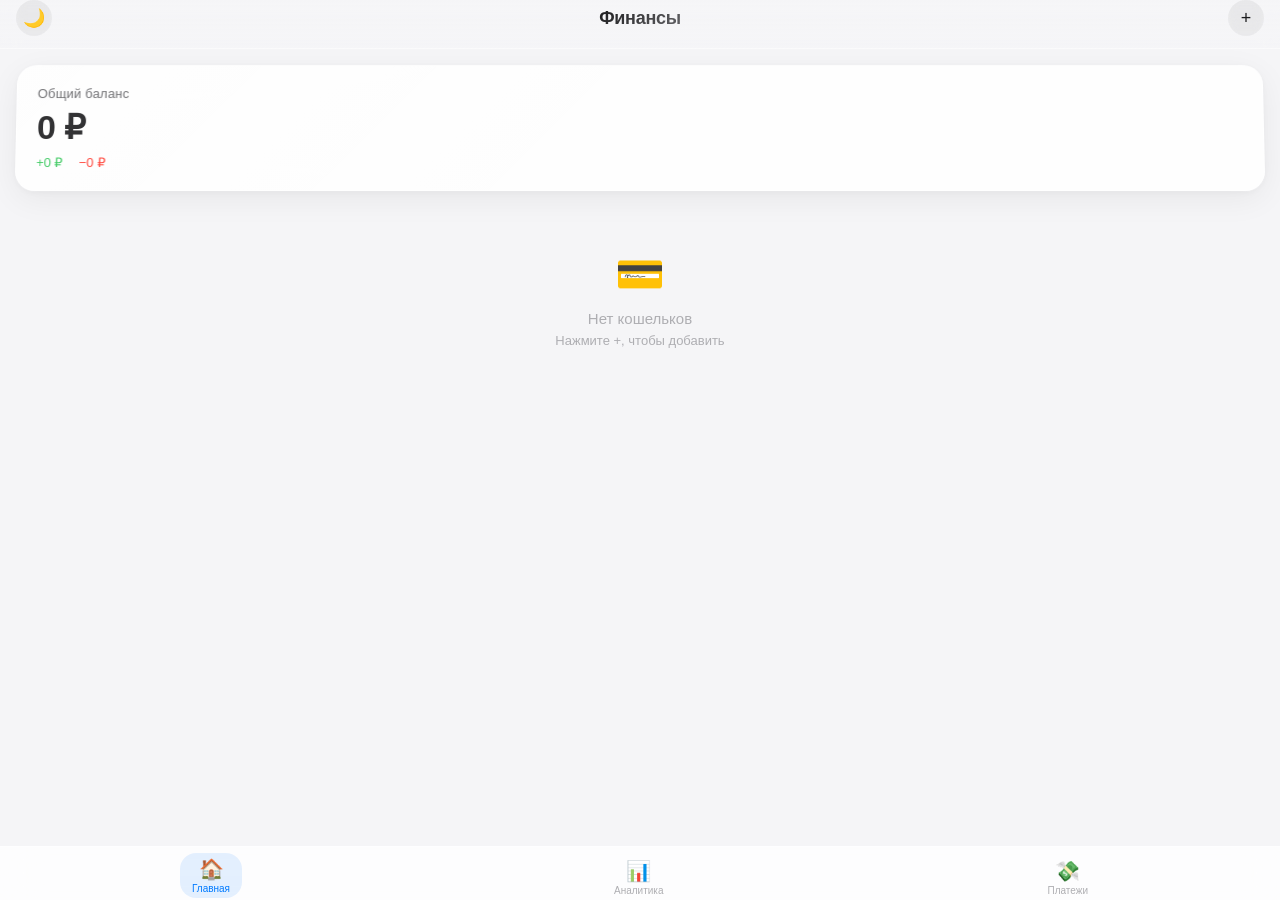
==== index.html @ 372bda6f "Add files via upload" ====
<!DOCTYPE html>
<html lang="ru">

<head>
    <meta charset="UTF-8">
    <meta name="viewport"
        content="width=device-width, initial-scale=1.0, maximum-scale=1.0, user-scalable=no, viewport-fit=cover">
    <meta name="apple-mobile-web-app-capable" content="yes">
    <meta name="apple-mobile-web-app-status-bar-style" content="black-translucent">
    <meta name="apple-mobile-web-app-title" content="Финансы">
    <link rel="apple-touch-icon"
        href="[data-uri]">
    <link rel="manifest" href="/manifest.json">
    <title>Финансы</title>
    <link rel="stylesheet" href="/styles.css">
    <style>
        /* Базовые стили для мгновенного отображения */
        body {
            font-family: -apple-system, BlinkMacSystemFont, 'Segoe UI', Roboto, sans-serif;
        }
    </style>
</head>

<body>
    <div id="app">
        <!-- Верхний заголовок -->
        <header class="app-header" style="padding-top: env(safe-area-inset-top);">
            <button id="themeToggle" class="header-btn" aria-label="Сменить тему">🌙</button>
            <h1 class="header-title">Финансы</h1>
            <button id="addWalletBtn" class="header-btn" aria-label="Добавить кошелёк">+</button>
        </header>

        <!-- Основной контент -->
        <main class="main-content" id="mainContent">
            <!-- Карточка общего баланса -->
            <div class="total-card glass-3d" id="totalBalanceCard">
                <div class="total-balance-label">Общий баланс</div>
                <div class="total-balance-amount" id="totalBalanceAmount">0 ₽</div>
                <div class="month-summary" id="monthSummary"></div>
            </div>

            <!-- Список кошельков -->
            <div class="wallets-container" id="walletsContainer">
                <div class="empty-state" id="emptyWallets">
                    <div class="empty-icon">💳</div>
                    <div>Нет кошельков</div>
                    <div class="empty-hint">Нажмите +, чтобы добавить</div>
                </div>
            </div>
        </main>

        <!-- Нижняя навигация -->
        <nav class="tab-bar" style="padding-bottom: env(safe-area-inset-bottom);">
            <a href="/index.html" class="tab-item active" data-tab="home">
                <span class="tab-icon">🏠</span>
                <span class="tab-label">Главная</span>
            </a>
            <a href="/analytics.html" class="tab-item" data-tab="analytics">
                <span class="tab-icon">📊</span>
                <span class="tab-label">Аналитика</span>
            </a>
            <a href="/payments.html" class="tab-item" data-tab="payments">
                <span class="tab-icon">💸</span>
                <span class="tab-label">Платежи</span>
            </a>
        </nav>
    </div>

    <!-- Модальные окна будут добавлены динамически через JS -->
    <script src="/app.js"></script>
</body>

</html>
---- styles.css ----
:root {
    /* Основные цвета */
    --bg-primary: #f5f5f7;
    --bg-secondary: #ffffff;
    --bg-tertiary: #e8e8ed;
    --text-primary: #1c1c1e;
    --text-secondary: #636366;
    --text-tertiary: #aeaeb2;
    --accent-green: #34c759;
    --accent-red: #ff3b30;
    --accent-blue: #007aff;
    --accent-orange: #ff9500;
    --accent-yellow: #ffcc00;
    --accent-purple: #af52de;
    --gradient-header: linear-gradient(180deg, rgba(245, 245, 247, 0.95) 0%, rgba(245, 245, 247, 0.8) 100%);
    --card-bg: rgba(255, 255, 255, 0.85);
    --card-border: rgba(255, 255, 255, 0.5);
    --card-shadow: 0 8px 32px rgba(0, 0, 0, 0.06), 0 2px 8px rgba(0, 0, 0, 0.04);
    --card-shadow-hover: 0 12px 40px rgba(0, 0, 0, 0.1), 0 4px 12px rgba(0, 0, 0, 0.06);
    --glass-bg: rgba(255, 255, 255, 0.7);
    --glass-border: rgba(255, 255, 255, 0.3);
    --glass-blur: blur(20px);
    --tab-bg: rgba(255, 255, 255, 0.8);
    --modal-overlay: rgba(0, 0, 0, 0.4);
    --btn-secondary-bg: rgba(0, 0, 0, 0.05);
    --input-bg: rgba(0, 0, 0, 0.03);
    --input-border: rgba(0, 0, 0, 0.08);
    --danger-bg: rgba(255, 59, 48, 0.1);
    --success-bg: rgba(52, 199, 89, 0.1);
    --wallet-invest: #007aff;
    --wallet-cash: #34c759;
    --wallet-card: #ff9500;
    --wallet-debt-positive: #34c759;
    --wallet-debt-negative: #ff3b30;
}

[data-theme="dark"] {
    --bg-primary: #0a0a0a;
    --bg-secondary: #1c1c1e;
    --bg-tertiary: #2c2c2e;
    --text-primary: #f5f5f7;
    --text-secondary: #aeaeb2;
    --text-tertiary: #636366;
    --gradient-header: linear-gradient(180deg, rgba(10, 10, 10, 0.95) 0%, rgba(10, 10, 10, 0.8) 100%);
    --card-bg: rgba(28, 28, 30, 0.85);
    --card-border: rgba(255, 255, 255, 0.08);
    --card-shadow: 0 8px 32px rgba(0, 0, 0, 0.3), 0 2px 8px rgba(0, 0, 0, 0.2);
    --card-shadow-hover: 0 12px 40px rgba(0, 0, 0, 0.5), 0 4px 12px rgba(0, 0, 0, 0.3);
    --glass-bg: rgba(28, 28, 30, 0.7);
    --glass-border: rgba(255, 255, 255, 0.1);
    --glass-blur: blur(20px);
    --tab-bg: rgba(28, 28, 30, 0.8);
    --modal-overlay: rgba(0, 0, 0, 0.7);
    --btn-secondary-bg: rgba(255, 255, 255, 0.08);
    --input-bg: rgba(255, 255, 255, 0.05);
    --input-border: rgba(255, 255, 255, 0.1);
}

* {
    margin: 0;
    padding: 0;
    box-sizing: border-box;
    -webkit-tap-highlight-color: transparent;
    -webkit-user-select: none;
    user-select: none;
}

html,
body {
    height: 100%;
    overflow: hidden;
    position: fixed;
    width: 100%;
    font-family: -apple-system, BlinkMacSystemFont, 'Segoe UI', Roboto, Helvetica, Arial, sans-serif;
    background-color: var(--bg-primary);
    color: var(--text-primary);
    transition: background-color 0.3s, color 0.3s;
    -webkit-font-smoothing: antialiased;
}

input,
textarea,
select {
    -webkit-user-select: text;
    user-select: text;
}

#app {
    display: flex;
    flex-direction: column;
    height: 100%;
    width: 100%;
    position: relative;
}

/* Шапка */
.app-header {
    display: flex;
    align-items: center;
    justify-content: space-between;
    padding: 12px 16px;
    padding-top: calc(12px + env(safe-area-inset-top));
    background: var(--gradient-header);
    backdrop-filter: blur(10px);
    -webkit-backdrop-filter: blur(10px);
    z-index: 100;
    flex-shrink: 0;
    border-bottom: 0.5px solid var(--card-border);
}

.header-title {
    font-size: 18px;
    font-weight: 600;
    letter-spacing: -0.3px;
    color: var(--text-primary);
    background: linear-gradient(135deg, var(--text-primary) 0%, var(--text-secondary) 100%);
    -webkit-background-clip: text;
    -webkit-text-fill-color: transparent;
    background-clip: text;
}

.header-btn {
    width: 36px;
    height: 36px;
    border-radius: 50%;
    border: none;
    background: var(--btn-secondary-bg);
    color: var(--text-primary);
    font-size: 18px;
    display: flex;
    align-items: center;
    justify-content: center;
    cursor: pointer;
    transition: transform 0.15s, background 0.2s;
    backdrop-filter: blur(5px);
    -webkit-backdrop-filter: blur(5px);
}

.header-btn:active {
    transform: scale(0.92);
    background: var(--input-border);
}

/* Основной контент */
.main-content {
    flex: 1;
    overflow-y: auto;
    -webkit-overflow-scrolling: touch;
    padding: 16px;
    padding-bottom: calc(80px + env(safe-area-inset-bottom));
    scroll-behavior: smooth;
}

/* Итоговая карточка */
.total-card {
    background: var(--card-bg);
    border: 1px solid var(--card-border);
    border-radius: 20px;
    padding: 20px;
    margin-bottom: 20px;
    backdrop-filter: var(--glass-blur);
    -webkit-backdrop-filter: var(--glass-blur);
    box-shadow: var(--card-shadow);
    transform: translateY(0) perspective(1000px) rotateX(2deg);
    transition: transform 0.3s, box-shadow 0.3s;
    position: relative;
    overflow: hidden;
}

.total-card::before {
    content: '';
    position: absolute;
    top: 0;
    left: 0;
    right: 0;
    bottom: 0;
    background: linear-gradient(135deg, rgba(255, 255, 255, 0.1) 0%, rgba(255, 255, 255, 0) 50%);
    border-radius: inherit;
    pointer-events: none;
}

.total-card:active {
    transform: scale(0.98);
}

.total-balance-label {
    font-size: 13px;
    color: var(--text-secondary);
    margin-bottom: 6px;
    font-weight: 500;
    letter-spacing: 0.2px;
}

.total-balance-amount {
    font-size: 34px;
    font-weight: 700;
    letter-spacing: -0.5px;
    background: linear-gradient(135deg, var(--text-primary) 0%, var(--text-secondary) 100%);
    -webkit-background-clip: text;
    -webkit-text-fill-color: transparent;
    background-clip: text;
}

.month-summary {
    margin-top: 8px;
    display: flex;
    gap: 16px;
    font-size: 13px;
    color: var(--text-secondary);
}

/* Список кошельков */
.wallets-container {
    display: flex;
    flex-direction: column;
    gap: 12px;
}

.wallet-card {
    background: var(--card-bg);
    border: 1px solid var(--card-border);
    border-radius: 18px;
    padding: 16px;
    backdrop-filter: var(--glass-blur);
    -webkit-backdrop-filter: var(--glass-blur);
    box-shadow: var(--card-shadow);
    transform: translateY(0) perspective(1000px) rotateX(1deg);
    transition: transform 0.2s, box-shadow 0.2s;
    position: relative;
    overflow: hidden;
    cursor: pointer;
}

.wallet-card:active {
    transform: scale(0.97) perspective(1000px) rotateX(1deg);
    box-shadow: var(--card-shadow-hover);
}

.wallet-card::after {
    content: '';
    position: absolute;
    top: 0;
    left: 0;
    width: 4px;
    height: 100%;
    border-radius: 4px 0 0 4px;
}

.wallet-card.invest::after {
    background: var(--wallet-invest);
}

.wallet-card.cash::after {
    background: var(--wallet-cash);
}

.wallet-card.card::after {
    background: var(--wallet-card);
}

.wallet-card.debt::after {
    background: var(--wallet-debt-positive);
}

.wallet-card.debt.negative::after {
    background: var(--wallet-debt-negative);
}

.wallet-header {
    display: flex;
    align-items: center;
    gap: 10px;
    margin-bottom: 6px;
}

.wallet-icon {
    font-size: 24px;
}

.wallet-name {
    font-weight: 600;
    font-size: 16px;
    flex: 1;
}

.wallet-balance {
    font-size: 20px;
    font-weight: 700;
}

.wallet-detail {
    font-size: 13px;
    color: var(--text-secondary);
    margin-top: 2px;
}

/* Пустое состояние */
.empty-state {
    text-align: center;
    padding: 40px 20px;
    color: var(--text-tertiary);
    font-size: 15px;
}

.empty-icon {
    font-size: 40px;
    margin-bottom: 12px;
}

.empty-hint {
    font-size: 13px;
    margin-top: 6px;
}

/* Таббар */
.tab-bar {
    position: fixed;
    bottom: 0;
    left: 0;
    right: 0;
    background: var(--tab-bg);
    backdrop-filter: var(--glass-blur);
    -webkit-backdrop-filter: var(--glass-blur);
    border-top: 0.5px solid var(--card-border);
    display: flex;
    justify-content: space-around;
    padding: 8px 0;
    padding-bottom: calc(8px + env(safe-area-inset-bottom));
    z-index: 100;
}

.tab-item {
    display: flex;
    flex-direction: column;
    align-items: center;
    text-decoration: none;
    color: var(--text-tertiary);
    font-size: 10px;
    font-weight: 500;
    transition: color 0.2s, transform 0.15s;
    padding: 4px 12px;
    border-radius: 16px;
    gap: 2px;
}

.tab-item.active {
    color: var(--accent-blue);
    background: rgba(0, 122, 255, 0.1);
    transform: translateY(-2px);
}

.tab-icon {
    font-size: 20px;
}

.tab-label {
    font-size: 10px;
}

/* Модальные окна */
.modal-overlay {
    position: fixed;
    top: 0;
    left: 0;
    right: 0;
    bottom: 0;
    background: var(--modal-overlay);
    backdrop-filter: blur(4px);
    -webkit-backdrop-filter: blur(4px);
    z-index: 200;
    display: flex;
    align-items: flex-end;
    justify-content: center;
    animation: fadeIn 0.25s ease;
}

.modal-content {
    background: var(--bg-secondary);
    border-radius: 20px 20px 0 0;
    width: 100%;
    max-height: 85vh;
    overflow-y: auto;
    padding: 20px 16px;
    padding-bottom: calc(20px + env(safe-area-inset-bottom));
    box-shadow: 0 -8px 32px rgba(0, 0, 0, 0.15);
    animation: slideUp 0.3s cubic-bezier(0.16, 1, 0.3, 1);
    position: relative;
}

.modal-header {
    display: flex;
    align-items: center;
    justify-content: space-between;
    margin-bottom: 20px;
}

.modal-title {
    font-size: 17px;
    font-weight: 600;
}

.modal-close {
    width: 30px;
    height: 30px;
    border-radius: 50%;
    border: none;
    background: var(--btn-secondary-bg);
    font-size: 18px;
    display: flex;
    align-items: center;
    justify-content: center;
    cursor: pointer;
    color: var(--text-primary);
}

.form-group {
    margin-bottom: 16px;
}

.form-label {
    font-size: 13px;
    color: var(--text-secondary);
    margin-bottom: 6px;
    display: block;
    font-weight: 500;
}

.form-input {
    width: 100%;
    padding: 12px 14px;
    border-radius: 12px;
    border: 1px solid var(--input-border);
    background: var(--input-bg);
    font-size: 16px;
    color: var(--text-primary);
    outline: none;
    transition: border 0.2s, background 0.2s;
}

.form-input:focus {
    border-color: var(--accent-blue);
    background: var(--bg-primary);
}

.type-toggle {
    display: flex;
    gap: 8px;
    margin-bottom: 16px;
}

.type-btn {
    flex: 1;
    padding: 12px;
    border-radius: 12px;
    border: 1px solid var(--input-border);
    background: var(--btn-secondary-bg);
    font-size: 15px;
    font-weight: 500;
    cursor: pointer;
    color: var(--text-primary);
    transition: all 0.2s;
}

.type-btn.active.income {
    background: var(--accent-green);
    color: white;
    border-color: var(--accent-green);
}

.type-btn.active.expense {
    background: var(--accent-red);
    color: white;
    border-color: var(--accent-red);
}

.categories-grid {
    display: flex;
    flex-wrap: wrap;
    gap: 8px;
    margin-bottom: 16px;
}

.category-chip {
    padding: 8px 14px;
    border-radius: 20px;
    background: var(--btn-secondary-bg);
    border: 1px solid var(--input-border);
    font-size: 13px;
    cursor: pointer;
    transition: all 0.2s;
    display: flex;
    align-items: center;
    gap: 6px;
    color: var(--text-primary);
}

.category-chip.selected {
    background: var(--accent-blue);
    color: white;
    border-color: var(--accent-blue);
}

.category-delete {
    width: 18px;
    height: 18px;
    border-radius: 50%;
    background: rgba(255, 59, 48, 0.2);
    border: none;
    color: var(--accent-red);
    font-size: 12px;
    display: flex;
    align-items: center;
    justify-content: center;
    cursor: pointer;
}

.add-category-btn {
    padding: 8px 12px;
    border-radius: 20px;
    background: transparent;
    border: 1px dashed var(--text-tertiary);
    color: var(--text-secondary);
    font-size: 13px;
    cursor: pointer;
    width: auto;
}

.btn-primary {
    width: 100%;
    padding: 14px;
    border-radius: 14px;
    border: none;
    background: var(--accent-blue);
    color: white;
    font-size: 16px;
    font-weight: 600;
    cursor: pointer;
    transition: opacity 0.2s, transform 0.1s;
}

.btn-primary:active {
    opacity: 0.8;
    transform: scale(0.98);
}

.btn-danger {
    background: var(--accent-red);
}

/* История операций */
.operation-group {
    margin-bottom: 20px;
}

.operation-date-header {
    font-size: 13px;
    font-weight: 600;
    color: var(--text-secondary);
    margin-bottom: 8px;
    padding-left: 4px;
}

.operation-item {
    background: var(--card-bg);
    border: 1px solid var(--card-border);
    border-radius: 14px;
    padding: 14px;
    margin-bottom: 8px;
    backdrop-filter: var(--glass-blur);
    -webkit-backdrop-filter: var(--glass-blur);
    display: flex;
    align-items: center;
    gap: 12px;
    cursor: pointer;
    transition: transform 0.15s;
}

.operation-item:active {
    transform: scale(0.98);
}

.operation-icon {
    font-size: 24px;
}

.operation-details {
    flex: 1;
}

.operation-comment {
    font-size: 15px;
    font-weight: 500;
}

.operation-meta {
    font-size: 12px;
    color: var(--text-secondary);
    display: flex;
    gap: 8px;
}

.operation-amount {
    font-weight: 600;
    font-size: 16px;
}

.operation-amount.income {
    color: var(--accent-green);
}

.operation-amount.expense {
    color: var(--accent-red);
}

/* Анимации */
@keyframes fadeIn {
    from {
        opacity: 0;
    }

    to {
        opacity: 1;
    }
}

@keyframes slideUp {
    from {
        transform: translateY(100%);
    }

    to {
        transform: translateY(0);
    }
}

/* Аналитика */
.analytics-toggle {
    display: flex;
    margin-bottom: 20px;
    background: var(--btn-secondary-bg);
    border-radius: 12px;
    padding: 4px;
}

.analytics-toggle-btn {
    flex: 1;
    padding: 10px;
    border-radius: 10px;
    border: none;
    background: transparent;
    font-size: 14px;
    font-weight: 500;
    cursor: pointer;
    color: var(--text-secondary);
    transition: all 0.2s;
}

.analytics-toggle-btn.active {
    background: var(--bg-secondary);
    color: var(--text-primary);
    box-shadow: 0 2px 8px rgba(0, 0, 0, 0.05);
}

.chart-container {
    width: 200px;
    height: 200px;
    margin: 0 auto 20px;
    position: relative;
}

.category-list-item {
    display: flex;
    align-items: center;
    gap: 12px;
    padding: 12px 0;
    border-bottom: 0.5px solid var(--input-border);
}

.category-color {
    width: 12px;
    height: 12px;
    border-radius: 4px;
}

.category-info {
    flex: 1;
}

.category-name {
    font-size: 15px;
    font-weight: 500;
}

.category-percent {
    font-size: 13px;
    color: var(--text-secondary);
}

.category-amount {
    font-weight: 600;
}

/* Страница платежей */
.payment-card {
    background: var(--card-bg);
    border: 1px solid var(--card-border);
    border-radius: 16px;
    padding: 16px;
    margin-bottom: 12px;
    backdrop-filter: var(--glass-blur);
    -webkit-backdrop-filter: var(--glass-blur);
    display: flex;
    align-items: center;
    gap: 12px;
    transition: transform 0.15s;
    cursor: pointer;
}

.payment-card:active {
    transform: scale(0.98);
}

.payment-status {
    font-size: 12px;
    padding: 4px 8px;
    border-radius: 8px;
    font-weight: 500;
}

.payment-status.today {
    background: var(--accent-blue);
    color: white;
}

.payment-status.tomorrow {
    background: var(--accent-orange);
    color: white;
}

.payment-status.upcoming {
    background: var(--btn-secondary-bg);
    color: var(--text-secondary);
}

.payment-status.overdue {
    background: var(--accent-red);
    color: white;
}

/* Scrollbar */
::-webkit-scrollbar {
    width: 3px;
}

::-webkit-scrollbar-track {
    background: transparent;
}

::-webkit-scrollbar-thumb {
    background: var(--text-tertiary);
    border-radius: 3px;
}
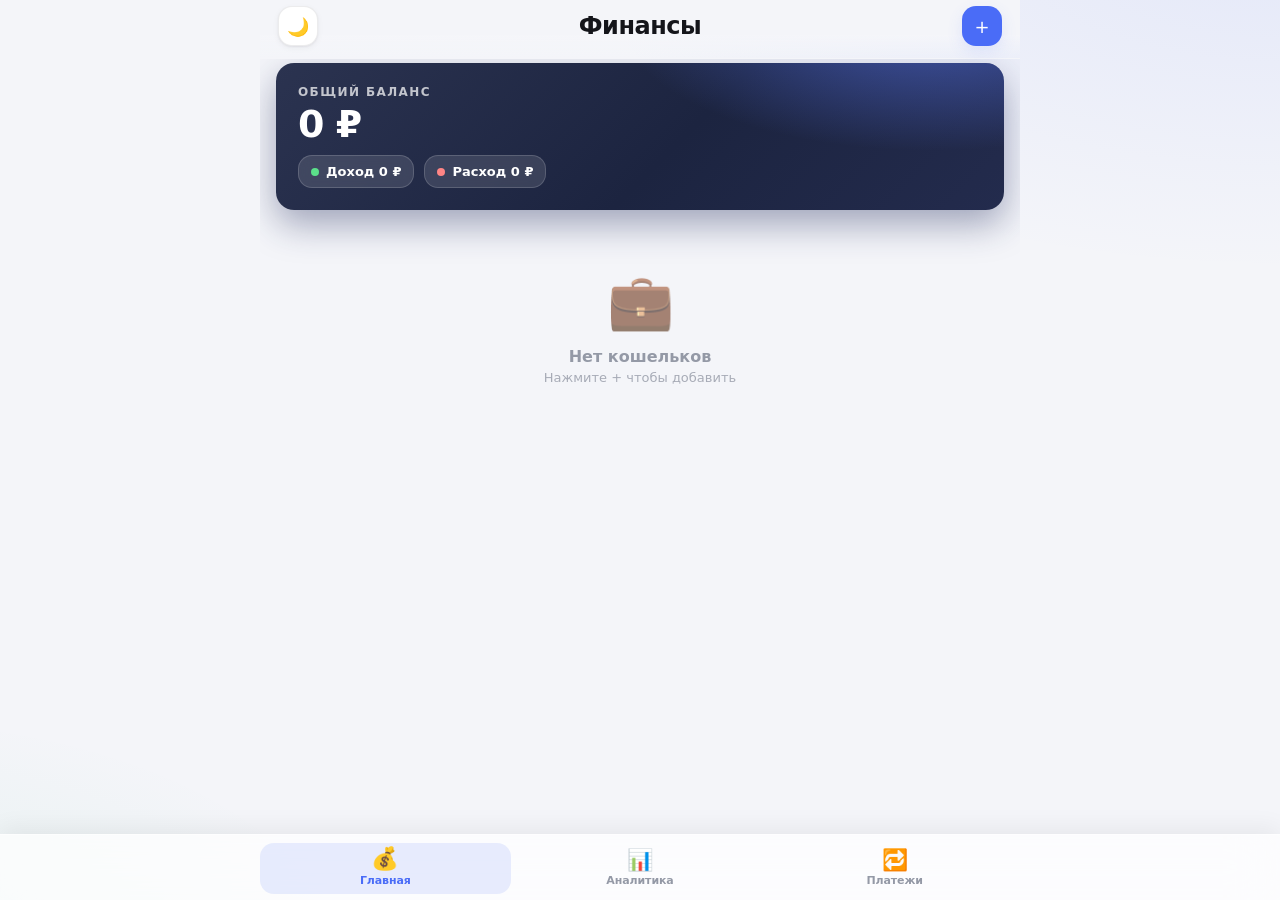
==== commit 8535701b: "Add files via upload" ====
--- a/index.html
+++ b/index.html
@@ -1,73 +1,1169 @@
 <!DOCTYPE html>
 <html lang="ru">
-
 <head>
     <meta charset="UTF-8">
-    <meta name="viewport"
-        content="width=device-width, initial-scale=1.0, maximum-scale=1.0, user-scalable=no, viewport-fit=cover">
+    <meta name="viewport" content="width=device-width,initial-scale=1.0,maximum-scale=1.0,user-scalable=no,viewport-fit=cover">
     <meta name="apple-mobile-web-app-capable" content="yes">
+    <meta name="mobile-web-app-capable" content="yes">
     <meta name="apple-mobile-web-app-status-bar-style" content="black-translucent">
+    <meta name="theme-color" content="#f4f5f9">
     <meta name="apple-mobile-web-app-title" content="Финансы">
-    <link rel="apple-touch-icon"
-        href="[data-uri]">
-    <link rel="manifest" href="/manifest.json">
+    <meta name="description" content="Финансы — учёт кошельков, операций, платежей и аналитика">
+    <link rel="manifest" href="./manifest.json">
+    <link rel="apple-touch-icon" href="./icon-512.png">
+    <link rel="icon" type="image/png" href="./icon-512.png">
     <title>Финансы</title>
-    <link rel="stylesheet" href="/styles.css">
     <style>
-        /* Базовые стили для мгновенного отображения */
-        body {
-            font-family: -apple-system, BlinkMacSystemFont, 'Segoe UI', Roboto, sans-serif;
-        }
+        :root {
+            --bg: #f4f5f9;
+            --bg-grad: radial-gradient(1200px 600px at 100% -10%, rgba(74,108,247,0.10), transparent 60%), radial-gradient(900px 500px at -10% 110%, rgba(24,181,102,0.08), transparent 55%);
+            --surface: #ffffff;
+            --surface-2: #f1f2f7;
+            --surface-3: #e9eaf1;
+            --text: #14151a;
+            --text-2: #565a67;
+            --text-3: #9499a6;
+            --accent: #4a6cf7;
+            --accent-2: #3b5de7;
+            --accent-soft: rgba(74,108,247,0.12);
+            --success: #16a34a;
+            --success-soft: rgba(22,163,74,0.13);
+            --danger: #e23b3b;
+            --danger-soft: rgba(226,59,59,0.13);
+            --warning: #e08600;
+            --warning-soft: rgba(224,134,0,0.14);
+            --border: rgba(20,21,26,0.08);
+            --border-strong: rgba(20,21,26,0.14);
+            --shadow-sm: 0 1px 2px rgba(20,21,26,0.06), 0 2px 6px rgba(20,21,26,0.05);
+            --shadow: 0 6px 24px rgba(20,21,26,0.08);
+            --shadow-lg: 0 18px 48px rgba(20,21,26,0.16);
+            --glass: rgba(255,255,255,0.72);
+            --glass-strong: rgba(255,255,255,0.85);
+            --glass-border: rgba(255,255,255,0.6);
+            --modal-overlay: rgba(18,20,28,0.42);
+            --skeleton: #e8e8ed;
+            --invest-color: #6c5ce7;
+            --cash-color: #16a34a;
+            --card-color: #4a6cf7;
+            --debt-pos-color: #16a34a;
+            --debt-neg-color: #e23b3b;
+            --radius-xs: 10px;
+            --radius-sm: 14px;
+            --radius: 18px;
+            --radius-lg: 22px;
+            --radius-xl: 28px;
+            --font: -apple-system, BlinkMacSystemFont, 'SF Pro Display', 'Segoe UI', 'Helvetica Neue', system-ui, sans-serif;
+            --t: 0.28s cubic-bezier(0.4,0,0.2,1);
+            --spring: 0.5s cubic-bezier(0.34,1.4,0.64,1);
+            --safe-top: env(safe-area-inset-top, 12px);
+            --safe-bottom: env(safe-area-inset-bottom, 16px);
+            --nav-height: 66px;
+            --header-height: 54px;
+        }
+        .dark {
+            --bg: #0a0b10;
+            --bg-grad: radial-gradient(1200px 600px at 100% -10%, rgba(74,108,247,0.16), transparent 60%), radial-gradient(900px 500px at -10% 110%, rgba(108,92,231,0.12), transparent 55%);
+            --surface: #15161f;
+            --surface-2: #1d1f2b;
+            --surface-3: #262837;
+            --text: #edeef4;
+            --text-2: #a6abba;
+            --text-3: #6b7080;
+            --accent: #5e7dff;
+            --accent-2: #4a6cf7;
+            --accent-soft: rgba(94,125,255,0.18);
+            --success: #2ecc71;
+            --success-soft: rgba(46,204,113,0.16);
+            --danger: #f06a6a;
+            --danger-soft: rgba(240,106,106,0.16);
+            --warning: #f5a623;
+            --warning-soft: rgba(245,166,35,0.16);
+            --border: rgba(255,255,255,0.08);
+            --border-strong: rgba(255,255,255,0.16);
+            --shadow-sm: 0 1px 2px rgba(0,0,0,0.4), 0 2px 8px rgba(0,0,0,0.3);
+            --shadow: 0 8px 28px rgba(0,0,0,0.45);
+            --shadow-lg: 0 22px 56px rgba(0,0,0,0.6);
+            --glass: rgba(21,22,31,0.72);
+            --glass-strong: rgba(21,22,31,0.9);
+            --glass-border: rgba(255,255,255,0.08);
+            --modal-overlay: rgba(0,0,0,0.62);
+            --skeleton: #23252f;
+            --cash-color: #2ecc71;
+            --debt-pos-color: #2ecc71;
+            --debt-neg-color: #f06a6a;
+        }
+        * { margin:0; padding:0; box-sizing:border-box; -webkit-tap-highlight-color:transparent; -webkit-user-select:none; user-select:none; -webkit-font-smoothing:antialiased; text-rendering:optimizeLegibility; }
+        html, body { height:100%; height:100dvh; overflow:hidden; position:fixed; inset:0; width:100%; font-family:var(--font); background:var(--bg); color:var(--text); transition:background var(--t), color var(--t); }
+        html { background:var(--bg); }
+        body { display:flex; flex-direction:column; background-image:var(--bg-grad); background-attachment:fixed; }
+        input, textarea, select { -webkit-user-select:text; user-select:text; font-family:var(--font); }
+        button { font-family:var(--font); }
+
+        .app { flex:1; display:flex; flex-direction:column; height:100%; overflow:hidden; position:relative; max-width:760px; width:100%; margin:0 auto; }
+        .pages { flex:1; position:relative; overflow:hidden; }
+        .page { position:absolute; inset:0; display:flex; flex-direction:column; opacity:0; pointer-events:none; transform:translateY(10px) scale(0.995); transition:opacity 0.34s ease, transform 0.34s cubic-bezier(0.4,0,0.2,1); will-change:transform,opacity; padding-bottom:calc(var(--nav-height) + var(--safe-bottom)); }
+        .page.active { opacity:1; pointer-events:auto; transform:none; }
+
+        /* ---------- Header ---------- */
+        .page-header { position:sticky; top:0; z-index:10; padding:calc(var(--safe-top) + 6px) 18px 12px; background:linear-gradient(180deg, var(--bg) 60%, transparent); backdrop-filter:blur(18px); -webkit-backdrop-filter:blur(18px); display:flex; align-items:center; justify-content:space-between; gap:12px; flex-shrink:0; border-bottom:1px solid transparent; transition:border-color var(--t); }
+        .page-header.scrolled { border-bottom:1px solid var(--border); }
+        .page-title { font-size:24px; font-weight:800; letter-spacing:-0.5px; flex:1; }
+        .page-title.center { text-align:center; }
+        .header-btn { width:40px; height:40px; border-radius:14px; border:1px solid var(--border); background:var(--surface); color:var(--text); font-size:18px; cursor:pointer; display:flex; align-items:center; justify-content:center; box-shadow:var(--shadow-sm); transition:transform var(--t), background var(--t), box-shadow var(--t); flex-shrink:0; }
+        .header-btn:active { transform:scale(0.88); }
+        .header-btn.accent { background:var(--accent); color:#fff; border-color:transparent; box-shadow:0 6px 16px var(--accent-soft); }
+
+        .page-content { flex:1; overflow-y:auto; overflow-x:hidden; padding:4px 16px 12px; -webkit-overflow-scrolling:touch; scroll-behavior:smooth; }
+        .page-content::-webkit-scrollbar { width:0; }
+        .stack { display:flex; flex-direction:column; gap:12px; }
+
+        /* ---------- Cards (clean / soft) ---------- */
+        .card { background:var(--surface); border-radius:var(--radius); padding:18px; box-shadow:var(--shadow-sm); border:1px solid var(--border); transition:transform var(--t), box-shadow var(--t), border-color var(--t); position:relative; }
+        .card.tap { cursor:pointer; }
+        .card.tap:active { transform:scale(0.985); box-shadow:var(--shadow); }
+
+        /* Balance / summary card */
+        .summary-card { color:#fff; border:none; padding:22px; overflow:hidden; background:linear-gradient(135deg, #2b3350 0%, #1c2440 55%, #232b4d 100%); box-shadow:0 14px 36px rgba(30,40,90,0.4); }
+        .summary-card::before { content:''; position:absolute; inset:0; background:radial-gradient(520px 220px at 90% -30%, rgba(94,125,255,0.55), transparent 60%); pointer-events:none; }
+        .summary-card .summary-label { font-size:12px; font-weight:600; letter-spacing:1.4px; text-transform:uppercase; opacity:0.72; position:relative; }
+        .summary-card .summary-balance { font-size:38px; font-weight:800; letter-spacing:-1px; margin:6px 0 12px; position:relative; line-height:1; }
+        .summary-pills { display:flex; gap:10px; position:relative; flex-wrap:wrap; }
+        .summary-pill { background:rgba(255,255,255,0.12); border:1px solid rgba(255,255,255,0.16); border-radius:14px; padding:8px 12px; font-size:13px; font-weight:600; display:flex; align-items:center; gap:7px; backdrop-filter:blur(6px); }
+        .summary-pill .dot { width:8px; height:8px; border-radius:50%; }
+        .summary-pill .dot.in { background:#5be08a; }
+        .summary-pill .dot.out { background:#ff8585; }
+
+        .section-label { font-size:13px; font-weight:700; color:var(--text-3); text-transform:uppercase; letter-spacing:0.8px; padding:6px 4px 2px; }
+
+        /* Wallet card */
+        .wallet-card { display:flex; align-items:center; gap:14px; padding:16px; cursor:pointer; }
+        .wallet-delete-btn { position:absolute; top:50%; right:12px; transform:translateY(-50%); width:28px; height:28px; border-radius:50%; border:none; background:var(--surface-2); color:var(--text-3); font-size:17px; line-height:1; cursor:pointer; display:flex; align-items:center; justify-content:center; opacity:0; transition:all var(--t); }
+        .wallet-card:hover .wallet-delete-btn, .wallet-card:active .wallet-delete-btn { opacity:1; }
+        .wallet-delete-btn:active { background:var(--danger); color:#fff; transform:translateY(-50%) scale(0.88); }
+        .wallet-icon { width:48px; height:48px; border-radius:15px; display:flex; align-items:center; justify-content:center; font-size:22px; flex-shrink:0; }
+        .wallet-icon.invest { background:rgba(108,92,231,0.14); }
+        .wallet-icon.cash { background:var(--success-soft); }
+        .wallet-icon.card-type { background:var(--accent-soft); }
+        .wallet-icon.debt { background:var(--success-soft); }
+        .wallet-icon.debt.negative { background:var(--danger-soft); }
+        .wallet-info { flex:1; min-width:0; }
+        .wallet-name { font-weight:700; font-size:16px; letter-spacing:-0.2px; white-space:nowrap; overflow:hidden; text-overflow:ellipsis; }
+        .wallet-meta { font-size:12.5px; color:var(--text-2); margin-top:2px; }
+        .wallet-balance { font-weight:800; font-size:18px; letter-spacing:-0.4px; text-align:right; white-space:nowrap; }
+
+        /* ---------- Tab bar ---------- */
+        .tab-bar { position:fixed; bottom:0; left:0; right:0; z-index:100; display:flex; justify-content:center; gap:6px; background:var(--glass); backdrop-filter:blur(24px); -webkit-backdrop-filter:blur(24px); border-top:1px solid var(--glass-border); padding:8px 14px calc(var(--safe-bottom) + 6px); box-shadow:0 -6px 24px rgba(0,0,0,0.06); }
+        .dark .tab-bar { box-shadow:0 -6px 24px rgba(0,0,0,0.4); }
+        .tab-bar-inner { display:flex; width:100%; max-width:760px; gap:4px; }
+        .tab-item { flex:1; display:flex; flex-direction:column; align-items:center; justify-content:center; padding:7px 4px; border-radius:14px; cursor:pointer; transition:color var(--t), background var(--t); gap:3px; border:none; background:transparent; color:var(--text-3); font-size:11px; font-weight:600; position:relative; letter-spacing:-0.1px; }
+        .tab-item.active { color:var(--accent); background:var(--accent-soft); }
+        .tab-icon { font-size:21px; transition:transform var(--spring); line-height:1; }
+        .tab-item:active .tab-icon { transform:scale(0.82); }
+        .tab-item.active .tab-icon { transform:translateY(-1px) scale(1.06); }
+
+        /* ---------- Segmented toggle ---------- */
+        .segmented { display:flex; background:var(--surface-2); border-radius:14px; padding:4px; gap:4px; }
+        .segmented button { flex:1; padding:10px; border:none; border-radius:11px; font-size:14px; font-weight:600; cursor:pointer; transition:all var(--t); background:transparent; color:var(--text-2); }
+        .segmented button.on { background:var(--surface); color:var(--text); box-shadow:var(--shadow-sm); }
+        .segmented button.on-income { background:var(--success); color:#fff; }
+        .segmented button.on-expense { background:var(--danger); color:#fff; }
+
+        /* chips */
+        .chip-row { display:flex; flex-wrap:wrap; gap:8px; }
+        .chip { padding:8px 13px; border-radius:13px; font-size:13px; font-weight:600; cursor:pointer; transition:all var(--t); border:1px solid var(--border); background:var(--surface-2); color:var(--text-2); display:flex; align-items:center; gap:6px; white-space:nowrap; }
+        .chip.selected { background:var(--accent); color:#fff; border-color:transparent; box-shadow:0 4px 12px var(--accent-soft); }
+        .chip .del-cat { width:17px; height:17px; border-radius:50%; border:none; background:rgba(0,0,0,0.18); color:inherit; font-size:11px; cursor:pointer; display:flex; align-items:center; justify-content:center; line-height:1; padding:0; }
+        .chip.add { border-style:dashed; color:var(--text-3); background:transparent; }
+
+        /* ---------- Modal ---------- */
+        .modal-overlay { position:fixed; inset:0; background:var(--modal-overlay); z-index:200; display:flex; align-items:flex-end; justify-content:center; opacity:0; pointer-events:none; transition:opacity 0.3s ease; -webkit-backdrop-filter:blur(6px); backdrop-filter:blur(6px); }
+        .modal-overlay.open { opacity:1; pointer-events:auto; }
+        .modal-sheet { background:var(--surface); width:100%; max-width:540px; max-height:88vh; border-radius:var(--radius-xl) var(--radius-xl) 0 0; padding:8px 18px calc(var(--safe-bottom) + 20px); overflow-y:auto; transform:translateY(100%); transition:transform 0.42s cubic-bezier(0.32,0.72,0,1); box-shadow:var(--shadow-lg); display:flex; flex-direction:column; gap:13px; border:1px solid var(--border); border-bottom:none; }
+        @media(min-width:600px){ .modal-overlay{ align-items:center; } .modal-sheet{ border-radius:var(--radius-xl); transform:translateY(20px) scale(0.96); } .modal-overlay.open .modal-sheet{ transform:none; } }
+        .modal-overlay.open .modal-sheet { transform:translateY(0); }
+        .modal-sheet::-webkit-scrollbar { width:0; }
+        .modal-handle { width:40px; height:4px; background:var(--border-strong); border-radius:2px; margin:6px auto 8px; flex-shrink:0; }
+        .modal-title { font-size:21px; font-weight:800; letter-spacing:-0.4px; }
+        .modal-input { width:100%; padding:14px 16px; border-radius:14px; border:1.5px solid var(--border); background:var(--surface-2); font-size:16px; color:var(--text); transition:all var(--t); outline:none; }
+        .modal-input:focus { border-color:var(--accent); background:var(--surface); box-shadow:0 0 0 4px var(--accent-soft); }
+        .field-label { font-size:13px; font-weight:600; color:var(--text-2); padding:2px 2px 0; }
+        .modal-btn { width:100%; padding:15px; border-radius:14px; border:none; font-size:16px; font-weight:700; cursor:pointer; transition:all var(--t); letter-spacing:-0.2px; }
+        .modal-btn.primary { background:var(--accent); color:#fff; }
+        .modal-btn.primary:active { background:var(--accent-2); transform:scale(0.97); }
+        .modal-btn.danger { background:transparent; color:var(--danger); border:1.5px solid var(--danger); }
+        .modal-btn.danger:active { background:var(--danger-soft); transform:scale(0.97); }
+        .modal-btn.secondary { background:var(--surface-2); color:var(--text); }
+        .modal-btn.secondary:active { transform:scale(0.97); opacity:0.85; }
+        .btn-row { display:flex; gap:10px; }
+
+        /* ---------- History items ---------- */
+        .history-group-title { font-size:12px; font-weight:700; color:var(--text-3); text-transform:uppercase; letter-spacing:0.7px; padding:10px 4px 6px; }
+        .history-item { display:flex; align-items:center; gap:12px; padding:12px 14px; border-radius:14px; background:var(--surface-2); margin-bottom:7px; cursor:pointer; transition:all var(--t); border:1px solid transparent; }
+        .history-item:active { transform:scale(0.985); border-color:var(--border); }
+        .history-icon { width:38px; height:38px; border-radius:11px; display:flex; align-items:center; justify-content:center; font-size:16px; flex-shrink:0; font-weight:700; }
+        .history-icon.income { background:var(--success-soft); color:var(--success); }
+        .history-icon.expense { background:var(--danger-soft); color:var(--danger); }
+        .history-details { flex:1; min-width:0; }
+        .history-comment { font-weight:600; font-size:14.5px; letter-spacing:-0.2px; white-space:nowrap; overflow:hidden; text-overflow:ellipsis; }
+        .history-meta { font-size:11.5px; color:var(--text-3); margin-top:1px; }
+        .history-amount { font-weight:800; font-size:15.5px; letter-spacing:-0.3px; white-space:nowrap; }
+        .history-amount.income-amount { color:var(--success); }
+        .history-amount.expense-amount { color:var(--danger); }
+
+        /* ---------- Payments ---------- */
+        .payment-item { display:flex; align-items:center; gap:12px; padding:15px; border-radius:16px; background:var(--surface); border:1px solid var(--border); margin-bottom:9px; cursor:pointer; transition:all var(--t); box-shadow:var(--shadow-sm); }
+        .payment-item:active { transform:scale(0.985); }
+        .payment-status { font-size:11px; font-weight:700; padding:5px 10px; border-radius:10px; white-space:nowrap; }
+        .payment-status.today { background:var(--success-soft); color:var(--success); }
+        .payment-status.tomorrow { background:var(--warning-soft); color:var(--warning); }
+        .payment-status.upcoming { background:var(--accent-soft); color:var(--accent); }
+        .payment-status.overdue { background:var(--danger-soft); color:var(--danger); }
+
+        /* ---------- Empty ---------- */
+        .empty-state { text-align:center; padding:48px 20px; color:var(--text-3); }
+        .empty-state .empty-icon { font-size:54px; margin-bottom:14px; opacity:0.65; }
+        .empty-state p { font-size:16px; font-weight:600; }
+        .empty-state .sub { font-size:13px; font-weight:500; margin-top:4px; opacity:0.8; }
+
+        /* ---------- Confirm ---------- */
+        .confirm-overlay { position:fixed; inset:0; background:rgba(0,0,0,0.55); z-index:300; display:flex; align-items:center; justify-content:center; opacity:0; pointer-events:none; transition:opacity 0.25s ease; -webkit-backdrop-filter:blur(4px); backdrop-filter:blur(4px); padding:24px; }
+        .confirm-overlay.open { opacity:1; pointer-events:auto; }
+        .confirm-dialog { background:var(--surface); border-radius:var(--radius-lg); padding:24px 22px; text-align:center; width:100%; max-width:340px; box-shadow:var(--shadow-lg); display:flex; flex-direction:column; gap:16px; transform:scale(0.92); transition:transform 0.3s var(--spring); }
+        .confirm-overlay.open .confirm-dialog { transform:scale(1); }
+        .confirm-dialog p { font-size:16.5px; font-weight:600; line-height:1.4; }
+        .confirm-btns { display:flex; gap:10px; }
+        .confirm-btns button { flex:1; padding:13px; border-radius:13px; border:none; font-size:15px; font-weight:700; cursor:pointer; transition:all var(--t); }
+        .confirm-btns .btn-cancel { background:var(--surface-2); color:var(--text); }
+        .confirm-btns .btn-delete { background:var(--danger); color:#fff; }
+        .confirm-btns button:active { transform:scale(0.94); }
+
+        /* ---------- Analytics ---------- */
+        .filter-bar { display:flex; gap:8px; margin-bottom:12px; }
+        .filter-btn { flex:1; padding:11px; border-radius:13px; border:1px solid var(--border); background:var(--surface); font-size:13.5px; font-weight:700; cursor:pointer; transition:all var(--t); color:var(--text-2); display:flex; align-items:center; justify-content:center; gap:6px; box-shadow:var(--shadow-sm); }
+        .filter-btn:active { transform:scale(0.96); }
+        .filter-btn .fb-val { color:var(--accent); }
+        .filter-btn .badge-count { background:var(--accent); color:#fff; border-radius:9px; font-size:11px; padding:1px 7px; }
+        .period-scroll { display:flex; gap:7px; overflow-x:auto; padding:2px 2px 8px; margin:0 -4px 4px; scrollbar-width:none; }
+        .period-scroll::-webkit-scrollbar { display:none; }
+        .period-btn { flex:0 0 auto; padding:9px 16px; border-radius:20px; border:1px solid var(--border); background:var(--surface); font-size:13.5px; font-weight:600; cursor:pointer; transition:all var(--t); color:var(--text-2); }
+        .period-btn.on { background:var(--accent); color:#fff; border-color:transparent; box-shadow:0 4px 12px var(--accent-soft); }
+        .custom-dates { display:flex; gap:8px; margin-bottom:12px; align-items:center; }
+        .custom-dates input { flex:1; padding:11px; font-size:14px; }
+
+        .donut-wrap { display:flex; flex-direction:column; align-items:center; gap:6px; padding:6px 0 4px; }
+        .donut-canvas { width:240px; height:240px; max-width:78vw; max-height:78vw; }
+        .donut-center { position:absolute; inset:0; display:flex; flex-direction:column; align-items:center; justify-content:center; pointer-events:none; }
+        .donut-center .dc-sum { font-size:24px; font-weight:800; letter-spacing:-0.6px; }
+        .donut-center .dc-label { font-size:11.5px; font-weight:600; color:var(--text-3); text-transform:uppercase; letter-spacing:0.8px; margin-top:2px; }
+        .donut-holder { position:relative; display:flex; align-items:center; justify-content:center; }
+
+        .stat-grid { display:grid; grid-template-columns:repeat(2,1fr); gap:10px; }
+        @media(min-width:480px){ .stat-grid{ grid-template-columns:repeat(4,1fr); } }
+        .stat-card { background:var(--surface); border:1px solid var(--border); border-radius:16px; padding:14px; box-shadow:var(--shadow-sm); }
+        .stat-card .st-label { font-size:11.5px; font-weight:600; color:var(--text-3); text-transform:uppercase; letter-spacing:0.5px; }
+        .stat-card .st-value { font-size:18px; font-weight:800; letter-spacing:-0.4px; margin-top:5px; white-space:nowrap; }
+
+        .compare-card { display:flex; align-items:center; justify-content:space-between; gap:12px; }
+        .compare-card .cc-left { min-width:0; }
+        .compare-card .cc-title { font-size:13px; font-weight:600; color:var(--text-2); }
+        .compare-card .cc-sum { font-size:20px; font-weight:800; letter-spacing:-0.4px; margin-top:3px; }
+        .compare-card .cc-prev { font-size:12px; color:var(--text-3); margin-top:2px; }
+        .delta-badge { display:flex; align-items:center; gap:5px; font-size:15px; font-weight:800; padding:9px 13px; border-radius:13px; white-space:nowrap; }
+        .delta-badge.up { background:var(--danger-soft); color:var(--danger); }
+        .delta-badge.down { background:var(--success-soft); color:var(--success); }
+        .delta-badge.flat { background:var(--surface-2); color:var(--text-2); }
+
+        .trend-wrap { padding:4px 0; }
+        .trend-canvas { width:100%; height:170px; display:block; }
+
+        .top-cat-row { display:flex; flex-direction:column; gap:5px; padding:10px 4px; cursor:pointer; border-radius:12px; transition:background var(--t); }
+        .top-cat-row:active { background:var(--surface-2); }
+        .tcr-head { display:flex; align-items:center; gap:10px; }
+        .tcr-dot { width:11px; height:11px; border-radius:50%; flex-shrink:0; }
+        .tcr-name { flex:1; font-weight:600; font-size:14.5px; white-space:nowrap; overflow:hidden; text-overflow:ellipsis; }
+        .tcr-pct { font-size:12.5px; font-weight:600; color:var(--text-3); }
+        .tcr-sum { font-weight:800; font-size:14.5px; letter-spacing:-0.3px; }
+        .tcr-bar { height:8px; border-radius:5px; background:var(--surface-2); overflow:hidden; }
+        .tcr-bar > span { display:block; height:100%; border-radius:5px; transition:width 0.6s cubic-bezier(0.4,0,0.2,1); }
+
+        .export-row { display:flex; gap:10px; }
+        .export-row button { flex:1; }
+
+        /* ---------- Misc / animation ---------- */
+        @keyframes fadeInUp { from{opacity:0;transform:translateY(14px);} to{opacity:1;transform:none;} }
+        .animate-in { animation:fadeInUp 0.4s cubic-bezier(0.4,0,0.2,1) both; }
+        .ripple { position:relative; overflow:hidden; }
+        .ripple::after { content:''; position:absolute; inset:0; background:radial-gradient(circle, currentColor 10%, transparent 10%); background-position:center; background-repeat:no-repeat; opacity:0; transition:opacity 0.4s, transform 0.4s; border-radius:inherit; }
+        .ripple:active::after { opacity:0.18; transform:scale(8); transition:opacity 0.15s, transform 0.4s; }
+        .spacer-sm { height:4px; }
     </style>
 </head>
-
 <body>
-    <div id="app">
-        <!-- Верхний заголовок -->
-        <header class="app-header" style="padding-top: env(safe-area-inset-top);">
-            <button id="themeToggle" class="header-btn" aria-label="Сменить тему">🌙</button>
-            <h1 class="header-title">Финансы</h1>
-            <button id="addWalletBtn" class="header-btn" aria-label="Добавить кошелёк">+</button>
-        </header>
-
-        <!-- Основной контент -->
-        <main class="main-content" id="mainContent">
-            <!-- Карточка общего баланса -->
-            <div class="total-card glass-3d" id="totalBalanceCard">
-                <div class="total-balance-label">Общий баланс</div>
-                <div class="total-balance-amount" id="totalBalanceAmount">0 ₽</div>
-                <div class="month-summary" id="monthSummary"></div>
+    <div class="app" id="app">
+        <div class="pages" id="pages">
+            <div class="page active" id="page-home" data-page="home">
+                <div class="page-header" id="header-home">
+                    <button class="header-btn ripple" id="btn-theme-home" aria-label="Сменить тему">🌙</button>
+                    <span class="page-title center">Финансы</span>
+                    <button class="header-btn accent ripple" id="btn-add-wallet" aria-label="Добавить кошелёк">+</button>
+                </div>
+                <div class="page-content" id="content-home"></div>
             </div>
-
-            <!-- Список кошельков -->
-            <div class="wallets-container" id="walletsContainer">
-                <div class="empty-state" id="emptyWallets">
-                    <div class="empty-icon">💳</div>
-                    <div>Нет кошельков</div>
-                    <div class="empty-hint">Нажмите +, чтобы добавить</div>
+            <div class="page" id="page-analytics" data-page="analytics">
+                <div class="page-header" id="header-analytics">
+                    <button class="header-btn ripple" id="btn-theme-analytics" aria-label="Сменить тему">🌙</button>
+                    <span class="page-title center">Аналитика</span>
+                    <button class="header-btn ripple" id="btn-export-analytics" aria-label="Экспорт">⤓</button>
                 </div>
+                <div class="page-content" id="content-analytics"></div>
             </div>
-        </main>
-
-        <!-- Нижняя навигация -->
-        <nav class="tab-bar" style="padding-bottom: env(safe-area-inset-bottom);">
-            <a href="/index.html" class="tab-item active" data-tab="home">
-                <span class="tab-icon">🏠</span>
-                <span class="tab-label">Главная</span>
-            </a>
-            <a href="/analytics.html" class="tab-item" data-tab="analytics">
-                <span class="tab-icon">📊</span>
-                <span class="tab-label">Аналитика</span>
-            </a>
-            <a href="/payments.html" class="tab-item" data-tab="payments">
-                <span class="tab-icon">💸</span>
-                <span class="tab-label">Платежи</span>
-            </a>
+            <div class="page" id="page-payments" data-page="payments">
+                <div class="page-header" id="header-payments">
+                    <button class="header-btn ripple" id="btn-theme-payments" aria-label="Сменить тему">🌙</button>
+                    <span class="page-title center">Платежи</span>
+                    <div style="display:flex; gap:8px;">
+                        <button class="header-btn ripple" id="btn-notify-settings" aria-label="Настройки уведомлений">⚙️</button>
+                        <button class="header-btn accent ripple" id="btn-add-payment" aria-label="Добавить платёж">+</button>
+                    </div>
+                </div>
+                <div class="page-content" id="content-payments"></div>
+            </div>
+        </div>
+        <nav class="tab-bar" id="tab-bar">
+            <div class="tab-bar-inner">
+                <button class="tab-item active" data-tab="home"><span class="tab-icon">💰</span> Главная</button>
+                <button class="tab-item" data-tab="analytics"><span class="tab-icon">📊</span> Аналитика</button>
+                <button class="tab-item" data-tab="payments"><span class="tab-icon">🔁</span> Платежи</button>
+            </div>
         </nav>
     </div>
-
-    <!-- Модальные окна будут добавлены динамически через JS -->
-    <script src="/app.js"></script>
+    <div class="modal-overlay" id="modal-overlay"><div class="modal-sheet" id="modal-sheet"></div></div>
+    <div class="confirm-overlay" id="confirm-overlay">
+        <div class="confirm-dialog">
+            <p id="confirm-text">Удалить операцию?</p>
+            <div class="confirm-btns">
+                <button class="btn-cancel" id="confirm-cancel">Отмена</button>
+                <button class="btn-delete" id="confirm-delete">Удалить</button>
+            </div>
+        </div>
+    </div>
+    <script>
+    (function() {
+        'use strict';
+        const STORAGE_KEYS = {
+            wallets: 'finance_wallets',
+            operations: 'finance_operations',
+            categories: 'finance_categories',
+            payments: 'finance_payments',
+            theme: 'finance_theme',
+            notifySettings: 'finance_notify_settings',
+            notifySent: 'finance_notify_sent' // для хранения отправленных уведомлений
+        };
+        const DEFAULT_CATEGORIES = {
+            income: ['Зарплата','Фриланс','Подарки','Другое'],
+            expense: ['Продукты','Транспорт','Кафе','Развлечения','Здоровье','Одежда','Дом','Другое'],
+        };
+        const CATEGORY_COLORS = ['#4a6cf7','#16a34a','#f59e0b','#e23b3b','#06b6d4','#8b5cf6','#ec4899','#3b82f6','#f97316','#10b981','#ef4444','#0ea5e9','#a855f7','#14b8a6','#eab308','#f43f5e'];
+        const WALLET_TYPES = {
+            invest: { icon:'📈', label:'Инвестиции', color:'invest' },
+            cash:   { icon:'💵', label:'Наличные',  color:'cash' },
+            card:   { icon:'💳', label:'Карта',      color:'card-type' },
+            debt:   { icon:'🤝', label:'Долг',       color:'debt' },
+        };
+        const TYPE_ORDER = { cash:0, card:1, debt:2, invest:3 };
+        const PERIODS = [
+            { id:'today',   label:'Сегодня' },
+            { id:'week',    label:'Неделя' },
+            { id:'month',   label:'Месяц' },
+            { id:'year',    label:'Год' },
+            { id:'custom',  label:'Свой период' },
+        ];
+
+        /* ---------- Helpers ---------- */
+        const $ = (s,c=document)=>c.querySelector(s);
+        const $$ = (s,c=document)=>Array.from(c.querySelectorAll(s));
+        function fmt(n){ if(n===null||n===undefined||isNaN(n)) return '0 ₽'; const neg=n<0; const abs=Math.abs(Math.round(n)); const intPart=String(abs).replace(/\B(?=(\d{3})+(?!\d))/g,' '); return (neg?'−':'')+intPart+' ₽'; }
+        function fmtShort(n){ const a=Math.abs(n); if(a>=1e6) return (n/1e6).toFixed(a>=1e7?0:1).replace('.0','')+'M'; if(a>=1e3) return (n/1e3).toFixed(a>=1e4?0:1).replace('.0','')+'K'; return String(Math.round(n)); }
+        function uid(){ return Date.now().toString(36)+Math.random().toString(36).slice(2,8); }
+        function todayStr(){ const d=new Date(); return d.getFullYear()+'-'+String(d.getMonth()+1).padStart(2,'0')+'-'+String(d.getDate()).padStart(2,'0'); }
+        function formatDate(iso){ const d=new Date(iso); const now=new Date(); const today=new Date(now.getFullYear(),now.getMonth(),now.getDate()); const target=new Date(d.getFullYear(),d.getMonth(),d.getDate()); const diff=(today-target)/864e5; if(diff===0) return 'Сегодня'; if(diff===1) return 'Вчера'; return d.toLocaleDateString('ru-RU',{day:'numeric',month:'long',year:'numeric'}); }
+        function formatTime(iso){ return new Date(iso).toLocaleTimeString('ru-RU',{hour:'2-digit',minute:'2-digit'}); }
+        function escHtml(s){ const d=document.createElement('div'); d.textContent=s==null?'':String(s); return d.innerHTML; }
+        function cssVar(name){ return getComputedStyle(document.documentElement).getPropertyValue(name).trim(); }
+        function load(key,fallback){ try{ const raw=localStorage.getItem(key); return raw?JSON.parse(raw):fallback; }catch{ return fallback; } }
+        function save(key,data){ try{ localStorage.setItem(key,JSON.stringify(data)); }catch{} }
+
+        let state = {
+            wallets: load(STORAGE_KEYS.wallets, []),
+            operations: load(STORAGE_KEYS.operations, []),
+            categories: load(STORAGE_KEYS.categories, JSON.parse(JSON.stringify(DEFAULT_CATEGORIES))),
+            payments: load(STORAGE_KEYS.payments, []),
+            theme: load(STORAGE_KEYS.theme, 'light'),
+            currentPage: 'home',
+            analytics: {
+                type: 'expense',
+                period: 'month',
+                customStart: null,
+                customEnd: null,
+                walletId: 'all',
+                categories: [],
+            },
+            notifySettings: load(STORAGE_KEYS.notifySettings, { enabled: true, daysBefore: 0, topic: 'finance_app' }),
+        };
+        function persistAll(){ save(STORAGE_KEYS.wallets,state.wallets); save(STORAGE_KEYS.operations,state.operations); save(STORAGE_KEYS.categories,state.categories); save(STORAGE_KEYS.payments,state.payments); save(STORAGE_KEYS.theme,state.theme); save(STORAGE_KEYS.notifySettings,state.notifySettings); }
+
+        function getWalletOps(id){ return state.operations.filter(o=>o.walletId===id).sort((a,b)=>new Date(b.date)-new Date(a.date)); }
+        function getWalletBalance(id){ return state.operations.filter(o=>o.walletId===id).reduce((s,o)=>s+(o.type==='income'?o.amount:-o.amount),0); }
+        function getTotalBalance(){ return state.wallets.reduce((s,w)=>s+getWalletBalance(w.id),0); }
+        function getMonthlySum(type){ const now=new Date(); const monthStart=new Date(now.getFullYear(),now.getMonth(),1).toISOString(); return state.operations.filter(o=>o.type===type&&o.date>=monthStart).reduce((s,o)=>s+o.amount,0); }
+        function walletName(id){ const w=state.wallets.find(w=>w.id===id); return w?w.name:'—'; }
+
+        /* ---------- Sound fx ---------- */
+        let audioCtx=null;
+        function getAudioCtx(){ if(!audioCtx)audioCtx=new(window.AudioContext||window.webkitAudioContext)(); if(audioCtx.state==='suspended')audioCtx.resume(); return audioCtx; }
+        function playTone(freq,dur,vol=0.03,type='sine'){ try{ const ctx=getAudioCtx(); const osc=ctx.createOscillator(); const g=ctx.createGain(); osc.type=type; osc.frequency.value=freq; g.gain.setValueAtTime(vol,ctx.currentTime); g.gain.exponentialRampToValueAtTime(0.001,ctx.currentTime+dur); osc.connect(g); g.connect(ctx.destination); osc.start(); osc.stop(ctx.currentTime+dur); }catch{} }
+        const sfxAdd=()=>{ playTone(880,0.12,0.04); setTimeout(()=>playTone(1100,0.1,0.03),80); };
+        const sfxDelete=()=>{ playTone(200,0.2,0.04,'triangle'); playTone(150,0.25,0.03,'triangle'); };
+        const sfxSwitch=()=>{ playTone(600,0.08,0.02); playTone(800,0.06,0.02); };
+        const sfxOpen=()=>{ playTone(500,0.1,0.03); playTone(700,0.08,0.02); };
+
+        /* ---------- Theme ---------- */
+        function applyTheme(){
+            document.documentElement.classList.toggle('dark', state.theme==='dark');
+            $$('[id^="btn-theme"]').forEach(b=>b.textContent=state.theme==='dark'?'☀️':'🌙');
+            const meta=$('meta[name="theme-color"]'); if(meta)meta.content=state.theme==='dark'?'#0a0b10':'#f4f5f9';
+        }
+        function toggleTheme(){ state.theme=state.theme==='dark'?'light':'dark'; save(STORAGE_KEYS.theme,state.theme); applyTheme(); sfxSwitch(); renderCurrentPage(); }
+        applyTheme();
+
+        /* ---------- Navigation ---------- */
+        function switchPage(name){
+            if(state.currentPage===name) return;
+            state.currentPage=name;
+            $$('.page').forEach(p=>p.classList.remove('active'));
+            $('#page-'+name)?.classList.add('active');
+            $$('.tab-item').forEach(t=>t.classList.toggle('active',t.dataset.tab===name));
+            renderCurrentPage();
+            sfxSwitch();
+        }
+        function renderCurrentPage(){
+            if(state.currentPage==='home') renderHomePage();
+            else if(state.currentPage==='analytics') renderAnalyticsPage();
+            else if(state.currentPage==='payments') renderPaymentsPage();
+        }
+
+        /* ---------- NOTIFICATIONS via ntfy ---------- */
+        async function sendNtfyNotification(title, message, priority='default') {
+            const { enabled, topic } = state.notifySettings;
+            if (!enabled || !topic) return false;
+            try {
+                const url = `https://ntfy.sh/${topic}`;
+                const resp = await fetch(url, {
+                    method: 'POST',
+                    body: message,
+                    headers: {
+                        'Title': title,
+                        'Priority': priority,
+                        'Tags': 'moneybag,calendar'
+                    }
+                });
+                if (resp.ok) console.log(`[ntfy] Уведомление отправлено: ${title}`);
+                else console.warn('[ntfy] Ошибка отправки', resp.status);
+                return resp.ok;
+            } catch(e) { console.error(e); return false; }
+        }
+
+        async function testNotification() {
+            const success = await sendNtfyNotification('🔔 Тест уведомлений', 'Это проверка: уведомления работают!', 'high');
+            if (success) alert('✅ Тестовое уведомление отправлено! Проверьте телефон.');
+            else alert('❌ Не удалось отправить уведомление. Проверьте настройки topic и интернет.');
+        }
+
+        // Проверка предстоящих платежей и отправка уведомлений
+        function checkAndSendPaymentNotifications() {
+            const { enabled, daysBefore, topic } = state.notifySettings;
+            if (!enabled || !topic) return;
+            const sentMap = load(STORAGE_KEYS.notifySent, {}); // { "paymentId_daysBefore": "dateSent" }
+            const today = todayStr();
+            let anySent = false;
+            state.payments.forEach(payment => {
+                const paymentDate = payment.date; // YYYY-MM-DD
+                const notifyDate = new Date(paymentDate);
+                notifyDate.setDate(notifyDate.getDate() - daysBefore);
+                const notifyDateStr = notifyDate.toISOString().slice(0,10);
+                if (notifyDateStr === today) {
+                    const key = `${payment.id}_${daysBefore}`;
+                    if (!sentMap[key]) {
+                        const title = `💰 Напоминание о платеже`;
+                        let msg = '';
+                        if (daysBefore === 0) msg = `Сегодня платеж: ${payment.name} на сумму ${fmt(payment.amount)}`;
+                        else if (daysBefore === 1) msg = `Завтра платеж: ${payment.name} на сумму ${fmt(payment.amount)}`;
+                        else msg = `Через ${daysBefore} дня(ей) платеж: ${payment.name} на сумму ${fmt(payment.amount)}`;
+                        sendNtfyNotification(title, msg, 'high');
+                        sentMap[key] = today;
+                        anySent = true;
+                    }
+                }
+            });
+            if (anySent) save(STORAGE_KEYS.notifySent, sentMap);
+        }
+
+        // Вызывать после изменения платежей или при открытии страницы
+        function scheduleNotificationCheck() {
+            checkAndSendPaymentNotifications();
+        }
+
+        // Настройки уведомлений (модалка)
+        function openNotifySettingsModal() {
+            const settings = state.notifySettings;
+            let html = `<div class="modal-handle"></div>
+            <div class="modal-title">🔔 Уведомления о платежах</div>
+            <div class="field-label">Получать напоминания</div>
+            <div class="segmented" style="margin-bottom:10px;">
+                <button id="notif-on" class="${settings.enabled ? 'on' : ''}">Вкл</button>
+                <button id="notif-off" class="${!settings.enabled ? 'on' : ''}">Выкл</button>
+            </div>
+            <div class="field-label">Когда напоминать</div>
+            <div class="segmented">
+                <button id="days-0" class="${settings.daysBefore===0?'on':''}">В день платежа</button>
+                <button id="days-1" class="${settings.daysBefore===1?'on':''}">За 1 день</button>
+                <button id="days-3" class="${settings.daysBefore===3?'on':''}">За 3 дня</button>
+            </div>
+            <div class="field-label">Ваш канал (topic) на ntfy.sh</div>
+            <input class="modal-input" id="topic-input" placeholder="например: finance_app" value="${escHtml(settings.topic)}">
+            <div class="field-label" style="font-size:12px; color:var(--text-3);">Установите приложение ntfy и подпишитесь на этот topic.</div>
+            <button class="modal-btn primary" id="test-notif-btn">🔔 Тест уведомления</button>
+            <button class="modal-btn primary" id="save-notif-settings">Сохранить</button>
+            <button class="modal-btn secondary" id="close-notif-settings">Отмена</button>`;
+            openModal(html);
+            // обработчики внутри модалки
+            $('#notif-on').addEventListener('click',()=>{ settings.enabled=true; refreshNotifyModalButtons(); });
+            $('#notif-off').addEventListener('click',()=>{ settings.enabled=false; refreshNotifyModalButtons(); });
+            $('#days-0').addEventListener('click',()=>{ settings.daysBefore=0; refreshNotifyModalButtons(); });
+            $('#days-1').addEventListener('click',()=>{ settings.daysBefore=1; refreshNotifyModalButtons(); });
+            $('#days-3').addEventListener('click',()=>{ settings.daysBefore=3; refreshNotifyModalButtons(); });
+            $('#test-notif-btn').addEventListener('click',()=>{ testNotification(); });
+            $('#save-notif-settings').addEventListener('click',()=>{
+                settings.topic = $('#topic-input').value.trim() || 'finance_app';
+                save(STORAGE_KEYS.notifySettings, settings);
+                closeModal();
+                scheduleNotificationCheck(); // повторная проверка после изменения
+                renderPaymentsPage(); // обновить страницу (кнопка может измениться)
+            });
+            $('#close-notif-settings').addEventListener('click',closeModal);
+            function refreshNotifyModalButtons() {
+                const onBtn = $('#notif-on'), offBtn = $('#notif-off');
+                onBtn.classList.toggle('on', settings.enabled);
+                offBtn.classList.toggle('on', !settings.enabled);
+                const d0=$('#days-0'), d1=$('#days-1'), d3=$('#days-3');
+                d0.classList.toggle('on', settings.daysBefore===0);
+                d1.classList.toggle('on', settings.daysBefore===1);
+                d3.classList.toggle('on', settings.daysBefore===3);
+            }
+        }
+
+        /* ---------- Components (остальное без изменений) ---------- */
+        function WalletCard(w,i){
+            const bal=getWalletBalance(w.id);
+            const wt=WALLET_TYPES[w.walletType]||WALLET_TYPES.cash;
+            let iconClass=wt.color, iconEmoji=wt.icon;
+            if(w.walletType==='debt'){ iconClass=bal>=0?'debt':'debt negative'; iconEmoji=bal>=0?'📥':'📤'; }
+            let meta='';
+            if(w.walletType==='invest'&&w.monthlyIncome!=null) meta=`<div class="wallet-meta">Доход/мес: ${fmt(w.monthlyIncome)}</div>`;
+            else meta=`<div class="wallet-meta">${wt.label}</div>`;
+            return `<div class="card wallet-card animate-in" data-wallet-id="${w.id}" style="animation-delay:${i*0.04}s">
+                <div class="wallet-icon ${iconClass}">${iconEmoji}</div>
+                <div class="wallet-info"><div class="wallet-name">${escHtml(w.name)}</div>${meta}</div>
+                <div class="wallet-balance">${fmt(bal)}</div>
+                <button class="wallet-delete-btn" data-delwallet="${w.id}">×</button>
+            </div>`;
+        }
+        function OperationItem(o,showWallet){
+            const isIncome=o.type==='income';
+            const meta=`${formatTime(o.date)} · ${escHtml(o.category||'—')}${showWallet?' · '+escHtml(walletName(o.walletId)):''}`;
+            return `<div class="history-item" data-op-id="${o.id}">
+                <div class="history-icon ${isIncome?'income':'expense'}">${isIncome?'↑':'↓'}</div>
+                <div class="history-details"><div class="history-comment">${escHtml(o.comment||o.category||'Операция')}</div><div class="history-meta">${meta}</div></div>
+                <div class="history-amount ${isIncome?'income-amount':'expense-amount'}">${isIncome?'+':'−'}${fmt(o.amount)}</div>
+            </div>`;
+        }
+
+        /* ---------- Home ---------- */
+        function sortWallets(ws){ return ws.slice().sort((a,b)=>{ const ta=TYPE_ORDER[a.walletType]??9, tb=TYPE_ORDER[b.walletType]??9; if(ta!==tb)return ta-tb; return getWalletBalance(b.id)-getWalletBalance(a.id); }); }
+        function renderHomePage(){
+            const content=$('#content-home'); if(!content)return;
+            const total=getTotalBalance(), inc=getMonthlySum('income'), exp=getMonthlySum('expense');
+            let html=`<div class="stack">
+                <div class="card summary-card animate-in">
+                    <div class="summary-label">Общий баланс</div>
+                    <div class="summary-balance">${fmt(total)}</div>
+                    <div class="summary-pills">
+                        <span class="summary-pill"><span class="dot in"></span>Доход ${fmt(inc)}</span>
+                        <span class="summary-pill"><span class="dot out"></span>Расход ${fmt(exp)}</span>
+                    </div>
+                </div>`;
+            const sorted=sortWallets(state.wallets);
+            if(sorted.length===0){
+                html+=`<div class="empty-state animate-in"><div class="empty-icon">💼</div><p>Нет кошельков</p><p class="sub">Нажмите + чтобы добавить</p></div>`;
+            }else{
+                html+=`<div class="section-label">Кошельки</div>`;
+                sorted.forEach((w,i)=>{ html+=WalletCard(w,i); });
+            }
+            html+=`</div>`;
+            content.innerHTML=html;
+            $$('.wallet-card',content).forEach(card=>card.addEventListener('click',e=>{ if(e.target.closest('.wallet-delete-btn'))return; openWalletModal(card.dataset.walletId); }));
+            $$('.wallet-delete-btn',content).forEach(btn=>btn.addEventListener('click',e=>{ e.stopPropagation(); const wid=btn.dataset.delwallet; showConfirm('Удалить кошелёк и все операции?',()=>{ state.wallets=state.wallets.filter(w=>w.id!==wid); state.operations=state.operations.filter(o=>o.walletId!==wid); persistAll(); renderHomePage(); sfxDelete(); }); }));
+        }
+
+        /* ---------- Modal core ---------- */
+        function openModal(html){ const o=$('#modal-overlay'); $('#modal-sheet').innerHTML=html; o.classList.add('open'); sfxOpen(); }
+        function closeModal(){ $('#modal-overlay').classList.remove('open'); setTimeout(()=>{ if(!$('#modal-overlay').classList.contains('open')) $('#modal-sheet').innerHTML=''; },300); }
+
+        function openWalletModal(walletId){
+            const wallet=state.wallets.find(w=>w.id===walletId); if(!wallet)return;
+            const bal=getWalletBalance(walletId), ops=getWalletOps(walletId);
+            const wt=WALLET_TYPES[wallet.walletType]||WALLET_TYPES.cash;
+            let iconEmoji=wt.icon, iconClass=wt.color;
+            if(wallet.walletType==='debt'){ iconClass=bal>=0?'debt':'debt negative'; iconEmoji=bal>=0?'📥':'📤'; }
+            let html=`<div class="modal-handle"></div>
+            <div style="display:flex;align-items:center;gap:12px;">
+                <div class="wallet-icon ${iconClass}" style="width:44px;height:44px;font-size:21px;">${iconEmoji}</div>
+                <div style="flex:1;min-width:0;"><div style="font-weight:800;font-size:20px;letter-spacing:-0.4px;">${escHtml(wallet.name)}</div><div style="font-size:14px;color:var(--text-2);">Баланс: ${fmt(bal)}</div></div>
+                <button class="header-btn ripple" id="modal-adjust-bal" aria-label="Корректировка баланса" title="Корректировка баланса">⚖️</button>
+                <button class="header-btn accent ripple" id="modal-add-op">+</button>
+            </div>`;
+            if(ops.length===0){ html+=`<div class="empty-state"><div class="empty-icon">📋</div><p>Нет операций</p></div>`; }
+            else{
+                const grouped=groupOpsByDate(ops);
+                for(const [label,items] of Object.entries(grouped)){
+                    html+=`<div><div class="history-group-title">${label}</div>`;
+                    items.forEach(o=>html+=OperationItem(o));
+                    html+=`</div>`;
+                }
+            }
+            openModal(html);
+            $('#modal-add-op')?.addEventListener('click',()=>openAddOperationModal(walletId,()=>openWalletModal(walletId)));
+            $('#modal-adjust-bal')?.addEventListener('click',()=>openAdjustBalanceModal(walletId,()=>openWalletModal(walletId)));
+            $$('#modal-sheet .history-item').forEach(item=>item.addEventListener('click',()=>openEditOperationModal(item.dataset.opId,()=>openWalletModal(walletId))));
+        }
+        function openAdjustBalanceModal(walletId,onSaved){
+            const wallet=state.wallets.find(w=>w.id===walletId); if(!wallet)return;
+            const bal=getWalletBalance(walletId);
+            let html=`<div class="modal-handle"></div><div class="modal-title">Корректировка баланса</div>
+            <div class="field-label" style="color:var(--text-3);">${escHtml(wallet.name)} · текущий баланс ${fmt(bal)}</div>
+            <div class="field-label">Новый баланс</div>
+            <input class="modal-input" id="adj-target" placeholder="${bal}" type="number" step="any" inputmode="decimal" value="${bal}">
+            <div class="field-label" style="color:var(--text-3);line-height:1.4;">Создаст корректирующую операцию, чтобы баланс стал равен указанной сумме. Не учитывается в аналитике.</div>
+            <button class="modal-btn primary" id="btn-save-adj">Сохранить</button>
+            <button class="modal-btn secondary" id="btn-cancel-adj">Отмена</button>`;
+            openModal(html);
+            $('#btn-save-adj').addEventListener('click',()=>{
+                const target=parseFloat($('#adj-target').value);
+                if(isNaN(target)){ $('#adj-target').focus(); return; }
+                const diff=target-bal;
+                if(diff===0){ closeModal(); onSaved&&onSaved(); return; }
+                const type=diff>0?'income':'expense';
+                state.operations.push({id:uid(),walletId,type,amount:Math.abs(diff),category:'Корректировка',comment:'Корректировка баланса',date:new Date().toISOString(),exclAnalytics:true});
+                persistAll(); closeModal(); onSaved&&onSaved(); sfxAdd();
+            });
+            $('#btn-cancel-adj').addEventListener('click',closeModal);
+        }
+        function groupOpsByDate(ops){
+            const groups={}; ops.forEach(o=>{ const l=formatDate(o.date); (groups[l]=groups[l]||[]).push(o); });
+            const ordered={}; const tL=formatDate(new Date().toISOString()); const y=new Date(); y.setDate(y.getDate()-1); const yL=formatDate(y.toISOString());
+            if(groups[tL]){ordered[tL]=groups[tL];delete groups[tL];}
+            if(groups[yL]){ordered[yL]=groups[yL];delete groups[yL];}
+            Object.assign(ordered,groups); return ordered;
+        }
+
+        function openAddWalletModal(){
+            let html=`<div class="modal-handle"></div><div class="modal-title">Новый кошелёк</div>
+            <div class="field-label">Тип</div>
+            <select class="modal-input" id="wallet-type-select"><option value="cash">💵 Наличные</option><option value="card">💳 Карта</option><option value="invest">📈 Инвестиции</option><option value="debt">🤝 Долг</option></select>
+            <input class="modal-input" id="wallet-name-input" placeholder="Название" type="text">
+            <input class="modal-input" id="wallet-sum-input" placeholder="Начальная сумма" type="number" step="any" inputmode="decimal">
+            <div id="wallet-extra-field" style="display:none;"><input class="modal-input" id="wallet-income-input" placeholder="Доход в месяц" type="number" step="any" inputmode="decimal"></div>
+            <button class="modal-btn primary" id="btn-save-wallet">Добавить</button>
+            <button class="modal-btn secondary" id="btn-cancel-modal">Отмена</button>`;
+            openModal(html);
+            const sel=$('#wallet-type-select'), extra=$('#wallet-extra-field');
+            const upd=()=>extra.style.display=sel.value==='invest'?'block':'none'; sel.addEventListener('change',upd); upd();
+            $('#btn-save-wallet').addEventListener('click',()=>{
+                const wtype=sel.value, name=$('#wallet-name-input').value.trim(), sum=parseFloat($('#wallet-sum-input').value)||0;
+                if(!name){ $('#wallet-name-input').focus(); return; }
+                const wallet={id:uid(),walletType:wtype,name,initialSum:sum,createdAt:new Date().toISOString()};
+                if(wtype==='invest') wallet.monthlyIncome=parseFloat($('#wallet-income-input').value)||0;
+                if(sum!==0&&wtype!=='debt') state.operations.push({id:uid(),walletId:wallet.id,type:'income',amount:Math.abs(sum),category:'Начальный баланс',comment:'Начальный баланс',date:new Date().toISOString(),exclAnalytics:true});
+                if(wtype==='debt'&&sum!==0){ const t=sum>0?'income':'expense'; state.operations.push({id:uid(),walletId:wallet.id,type:t,amount:Math.abs(sum),category:t==='income'?'Долг мне':'Мой долг',comment:'Начальный долг',date:new Date().toISOString(),exclAnalytics:true}); }
+                state.wallets.push(wallet); persistAll(); closeModal(); renderHomePage(); sfxAdd();
+            });
+            $('#btn-cancel-modal').addEventListener('click',closeModal);
+        }
+
+        function categoryEditorMarkup(){
+            return `<div class="field-label">Категория</div><div class="chip-row" id="cat-list"></div>
+            <div class="btn-row"><input class="modal-input" id="new-cat-input" placeholder="Новая категория" style="flex:1;"><button class="modal-btn primary" id="btn-add-cat" style="width:52px;padding:12px;font-size:20px;flex:none;">+</button></div>`;
+        }
+        function openAddOperationModal(walletId,onSaved){
+            const cats=state.categories;
+            let html=`<div class="modal-handle"></div><div class="modal-title">Новая операция</div>
+            <div class="segmented"><button id="op-type-income" class="on-income">Доход</button><button id="op-type-expense">Расход</button></div>
+            <input class="modal-input" id="op-amount" placeholder="Сумма" type="number" step="any" inputmode="decimal">
+            <input class="modal-input" id="op-comment" placeholder="Комментарий" type="text">
+            ${categoryEditorMarkup()}
+            <button class="modal-btn primary" id="btn-save-op">Добавить</button>
+            <button class="modal-btn secondary" id="btn-cancel-op">Отмена</button>`;
+            openModal(html);
+            let opType='income';
+            function renderCats(){
+                const list=$('#cat-list'); if(!list)return;
+                const arr=cats[opType]||[];
+                list.innerHTML=arr.map(c=>`<span class="chip" data-cat="${escHtml(c)}">${escHtml(c)}<button class="del-cat" data-delcat="${escHtml(c)}">×</button></span>`).join('');
+                if(list.firstElementChild) list.firstElementChild.classList.add('selected');
+                $$('.chip',list).forEach(chip=>chip.addEventListener('click',e=>{ if(e.target.closest('.del-cat'))return; $$('.chip',list).forEach(c=>c.classList.remove('selected')); chip.classList.add('selected'); }));
+                $$('.del-cat',list).forEach(btn=>btn.addEventListener('click',e=>{ e.stopPropagation(); const cn=btn.dataset.delcat; const idx=cats[opType].indexOf(cn); if(idx>-1&&cats[opType].length>1){ cats[opType].splice(idx,1); save(STORAGE_KEYS.categories,cats); renderCats(); sfxDelete(); } }));
+            }
+            renderCats();
+            const bi=$('#op-type-income'), be=$('#op-type-expense');
+            bi.addEventListener('click',()=>{ opType='income'; bi.className='on-income'; be.className=''; renderCats(); });
+            be.addEventListener('click',()=>{ opType='expense'; be.className='on-expense'; bi.className=''; renderCats(); });
+            $('#btn-add-cat').addEventListener('click',()=>{ const inp=$('#new-cat-input'); const n=inp.value.trim(); if(n&&!cats[opType].includes(n)){ cats[opType].push(n); save(STORAGE_KEYS.categories,cats); inp.value=''; renderCats(); sfxAdd(); } });
+            $('#btn-save-op').addEventListener('click',()=>{
+                const amount=parseFloat($('#op-amount').value); if(!amount||amount<=0){ $('#op-amount').focus(); return; }
+                const comment=$('#op-comment').value.trim();
+                const sel=$('#cat-list .chip.selected'); const category=sel?sel.dataset.cat:(cats[opType][0]||'Другое');
+                state.operations.push({id:uid(),walletId,type:opType,amount:Math.abs(amount),category,comment,date:new Date().toISOString()});
+                persistAll(); closeModal(); onSaved&&onSaved(); sfxAdd();
+            });
+            $('#btn-cancel-op').addEventListener('click',closeModal);
+        }
+        function openEditOperationModal(opId,onSaved){
+            const op=state.operations.find(o=>o.id===opId); if(!op)return;
+            const cats=state.categories; let opType=op.type;
+            let html=`<div class="modal-handle"></div><div class="modal-title">Редактировать</div>
+            <div class="field-label" style="color:var(--text-3);">${escHtml(walletName(op.walletId))}</div>
+            <div class="segmented"><button id="e-income" class="${opType==='income'?'on-income':''}">Доход</button><button id="e-expense" class="${opType==='expense'?'on-expense':''}">Расход</button></div>
+            <input class="modal-input" id="e-amount" type="number" step="any" inputmode="decimal" value="${op.amount}">
+            <input class="modal-input" id="e-comment" placeholder="Комментарий" type="text" value="${escHtml(op.comment||'')}">
+            <div class="field-label">Категория</div><div class="chip-row" id="e-cat-list"></div>
+            <button class="modal-btn primary" id="btn-update-op">Сохранить</button>
+            <button class="modal-btn danger" id="btn-delete-op">Удалить операцию</button>
+            <button class="modal-btn secondary" id="btn-cancel-edit">Отмена</button>`;
+            openModal(html);
+            function renderCats(){ const list=$('#e-cat-list'); if(!list)return; const arr=cats[opType]||[]; list.innerHTML=arr.map(c=>`<span class="chip${c===op.category?' selected':''}" data-cat="${escHtml(c)}">${escHtml(c)}</span>`).join(''); if(!$('.chip.selected',list)&&list.firstElementChild)list.firstElementChild.classList.add('selected'); $$('.chip',list).forEach(chip=>chip.addEventListener('click',()=>{ $$('.chip',list).forEach(c=>c.classList.remove('selected')); chip.classList.add('selected'); })); }
+            renderCats();
+            const bi=$('#e-income'), be=$('#e-expense');
+            bi.addEventListener('click',()=>{ opType='income'; bi.className='on-income'; be.className=''; renderCats(); });
+            be.addEventListener('click',()=>{ opType='expense'; be.className='on-expense'; bi.className=''; renderCats(); });
+            $('#btn-update-op').addEventListener('click',()=>{ const a=parseFloat($('#e-amount').value); if(!a||a<=0){ $('#e-amount').focus(); return; } op.amount=Math.abs(a); op.type=opType; op.comment=$('#e-comment').value.trim(); const sel=$('#e-cat-list .chip.selected'); if(sel)op.category=sel.dataset.cat; persistAll(); closeModal(); onSaved&&onSaved(); sfxAdd(); });
+            $('#btn-delete-op').addEventListener('click',()=>{ closeModal(); showConfirm('Удалить операцию?',()=>{ state.operations=state.operations.filter(o=>o.id!==opId); persistAll(); onSaved&&onSaved(); sfxDelete(); }); });
+            $('#btn-cancel-edit').addEventListener('click',closeModal);
+        }
+
+        function showConfirm(text,onConfirm){
+            const overlay=$('#confirm-overlay'); $('#confirm-text').textContent=text; overlay.classList.add('open');
+            const c=$('#confirm-cancel'), d=$('#confirm-delete');
+            const cleanup=()=>{ overlay.classList.remove('open'); c.removeEventListener('click',onC); d.removeEventListener('click',onD); };
+            const onC=()=>cleanup(); const onD=()=>{ cleanup(); onConfirm(); };
+            c.addEventListener('click',onC); d.addEventListener('click',onD);
+        }
+
+        /* ========== PAYMENTS (с уведомлениями) ========== */
+        function renderPaymentsPage(){
+            const content=$('#content-payments'); if(!content)return;
+            const now=new Date(), tStr=todayStr();
+            const sorted=[...state.payments].sort((a,b)=>new Date(a.date)-new Date(b.date));
+            const upcoming=sorted.filter(p=>p.date>=tStr);
+            const upTotal=upcoming.reduce((s,p)=>s+p.amount,0);
+            let html=`<div class="stack"><div class="card summary-card animate-in">
+                <div class="summary-label">Регулярные расходы</div>
+                <div class="summary-balance">${fmt(upTotal)}</div>
+                <div class="summary-pills"><span class="summary-pill"><span class="dot out"></span>Предстоящих: ${upcoming.length}</span></div>
+            </div>`;
+            if(sorted.length===0){ html+=`<div class="empty-state animate-in"><div class="empty-icon">📅</div><p>Нет платежей</p><p class="sub">Нажмите + чтобы добавить</p></div>`; }
+            else{
+                html+=`<div class="section-label">Все платежи</div>`;
+                sorted.forEach(p=>{
+                    const pDate=new Date(p.date); const diff=Math.ceil((pDate-new Date(now.getFullYear(),now.getMonth(),now.getDate()))/864e5);
+                    let sc='upcoming', stxt=`Через ${diff} дн.`;
+                    if(diff<0){ sc='overdue'; stxt='Просрочено'; } else if(diff===0){ sc='today'; stxt='Сегодня'; } else if(diff===1){ sc='tomorrow'; stxt='Завтра'; }
+                    html+=`<div class="payment-item animate-in" data-payment-id="${p.id}"><div style="flex:1;min-width:0;"><div style="font-weight:700;font-size:14.5px;">${escHtml(p.name)}</div><div style="font-size:12px;color:var(--text-3);margin-top:2px;">${formatDate(p.date)}</div></div><span class="payment-status ${sc}">${stxt}</span><span style="font-weight:800;font-size:15px;white-space:nowrap;">${fmt(p.amount)}</span></div>`;
+                });
+            }
+            html+=`</div>`;
+            content.innerHTML=html;
+            $$('.payment-item',content).forEach(item=>item.addEventListener('click',()=>openEditPaymentModal(item.dataset.paymentId)));
+            // после рендера проверяем уведомления
+            scheduleNotificationCheck();
+        }
+
+        function openAddPaymentModal(){
+            let html=`<div class="modal-handle"></div><div class="modal-title">Новый платёж</div>
+            <input class="modal-input" id="pay-name" placeholder="Название" type="text">
+            <input class="modal-input" id="pay-amount" placeholder="Сумма" type="number" step="any" inputmode="decimal">
+            <input class="modal-input" id="pay-date" type="date" value="${todayStr()}">
+            <button class="modal-btn primary" id="btn-save-pay">Добавить</button>
+            <button class="modal-btn secondary" id="btn-cancel-pay">Отмена</button>`;
+            openModal(html);
+            $('#btn-save-pay').addEventListener('click',()=>{ const name=$('#pay-name').value.trim(); const amount=parseFloat($('#pay-amount').value); const date=$('#pay-date').value; if(!name||!amount||amount<=0||!date){ return; } state.payments.push({id:uid(),name,amount:Math.abs(amount),date,createdAt:new Date().toISOString()}); persistAll(); closeModal(); renderPaymentsPage(); sfxAdd(); scheduleNotificationCheck(); });
+            $('#btn-cancel-pay').addEventListener('click',closeModal);
+        }
+        function openEditPaymentModal(pid){
+            const p=state.payments.find(x=>x.id===pid); if(!p)return;
+            let html=`<div class="modal-handle"></div><div class="modal-title">Редактировать платёж</div>
+            <input class="modal-input" id="e-pay-name" type="text" value="${escHtml(p.name)}">
+            <input class="modal-input" id="e-pay-amount" type="number" step="any" inputmode="decimal" value="${p.amount}">
+            <input class="modal-input" id="e-pay-date" type="date" value="${p.date}">
+            <button class="modal-btn primary" id="btn-update-pay">Сохранить</button>
+            <button class="modal-btn danger" id="btn-delete-pay">Удалить</button>
+            <button class="modal-btn secondary" id="btn-cancel-edit-pay">Отмена</button>`;
+            openModal(html);
+            $('#btn-update-pay').addEventListener('click',()=>{ p.name=$('#e-pay-name').value.trim()||p.name; p.amount=Math.abs(parseFloat($('#e-pay-amount').value)||p.amount); p.date=$('#e-pay-date').value||p.date; persistAll(); closeModal(); renderPaymentsPage(); sfxAdd(); scheduleNotificationCheck(); });
+            $('#btn-delete-pay').addEventListener('click',()=>{ closeModal(); showConfirm('Удалить платёж?',()=>{ state.payments=state.payments.filter(x=>x.id!==pid); persistAll(); renderPaymentsPage(); sfxDelete(); scheduleNotificationCheck(); }); });
+            $('#btn-cancel-edit-pay').addEventListener('click',closeModal);
+        }
+
+        /* ========== ANALYTICS (оставлен без изменений для краткости) ========== */
+        function getDateRange(period){
+            const now=new Date(); let start,end=new Date();
+            if(period==='today'){ start=new Date(now.getFullYear(),now.getMonth(),now.getDate()); }
+            else if(period==='week'){ const day=now.getDay(); const diff=now.getDate()-day+(day===0?-6:1); start=new Date(now.getFullYear(),now.getMonth(),diff); }
+            else if(period==='month'){ start=new Date(now.getFullYear(),now.getMonth(),1); }
+            else if(period==='year'){ start=new Date(now.getFullYear(),0,1); }
+            else if(period==='custom'){ start=state.analytics.customStart?new Date(state.analytics.customStart):new Date(now.getFullYear(),now.getMonth(),1); end=state.analytics.customEnd?new Date(state.analytics.customEnd):new Date(); }
+            else start=new Date(now.getFullYear(),now.getMonth(),1);
+            start.setHours(0,0,0,0); end.setHours(23,59,59,999);
+            return { start, end };
+        }
+        function getPrevRange(start,end){ const dur=end-start; const prevEnd=new Date(start.getTime()-1); const prevStart=new Date(start.getTime()-dur-1); return { start:prevStart, end:prevEnd }; }
+        function filterOps(typeMatch,start,end){
+            const a=state.analytics;
+            return state.operations.filter(o=>{
+                if(o.exclAnalytics) return false;
+                if(typeMatch && o.type!==a.type) return false;
+                const t=new Date(o.date).getTime();
+                if(t<start.getTime()||t>end.getTime()) return false;
+                if(a.walletId!=='all' && o.walletId!==a.walletId) return false;
+                if(a.categories.length>0 && !a.categories.includes(o.category||'Другое')) return false;
+                return true;
+            });
+        }
+
+        function renderAnalyticsPage(){
+            const content=$('#content-analytics'); if(!content)return;
+            const a=state.analytics;
+            const periodLabel=(PERIODS.find(p=>p.id===a.period)||{}).label||'';
+            const walletLabel = a.walletId==='all' ? 'Все' : walletName(a.walletId);
+            const catLabel = a.categories.length===0 ? 'Все' : (a.categories.length+' выбр.');
+            let html=`<div class="stack">
+                <div class="segmented animate-in">
+                    <button id="an-expense" class="${a.type==='expense'?'on-expense':''}">Расходы</button>
+                    <button id="an-income" class="${a.type==='income'?'on-income':''}">Доходы</button>
+                </div>
+                <div class="period-scroll animate-in">
+                    ${PERIODS.map(p=>`<button class="period-btn ${a.period===p.id?'on':''}" data-period="${p.id}">${p.label}</button>`).join('')}
+                </div>
+                <div class="custom-dates" id="custom-dates" style="display:${a.period==='custom'?'flex':'none'};">
+                    <input type="date" class="modal-input" id="c-start" value="${a.customStart||''}">
+                    <input type="date" class="modal-input" id="c-end" value="${a.customEnd||''}">
+                    <button class="modal-btn primary" id="c-apply" style="width:auto;flex:none;padding:11px 16px;">OK</button>
+                </div>
+                <div class="filter-bar animate-in">
+                    <button class="filter-btn" id="filter-wallet">💼 <span class="fb-val">${escHtml(walletLabel)}</span></button>
+                    <button class="filter-btn" id="filter-category">🏷️ ${a.categories.length===0?'<span class="fb-val">Все</span>':`Категории <span class="badge-count">${a.categories.length}</span>`}</button>
+                </div>
+                <div id="analytics-body"></div>
+            </div>`;
+            content.innerHTML=html;
+            $('#an-expense').addEventListener('click',()=>{ a.type='expense'; renderAnalyticsPage(); });
+            $('#an-income').addEventListener('click',()=>{ a.type='income'; renderAnalyticsPage(); });
+            $$('.period-btn',content).forEach(btn=>btn.addEventListener('click',()=>{ a.period=btn.dataset.period; renderAnalyticsPage(); }));
+            $('#c-apply')?.addEventListener('click',()=>{ a.customStart=$('#c-start').value||null; a.customEnd=$('#c-end').value||null; renderAnalyticsData(); });
+            $('#filter-wallet').addEventListener('click',openWalletFilter);
+            $('#filter-category').addEventListener('click',openCategoryFilter);
+            renderAnalyticsData();
+        }
+
+        function buildBuckets(ops,start,end){
+            const days=(end-start)/864e5;
+            let unit;
+            if(days<=1.2) unit='hour';
+            else if(days<=45) unit='day';
+            else if(days<=130) unit='week';
+            else unit='month';
+            const buckets=[]; const map={};
+            function keyFor(d){
+                if(unit==='hour') return d.getHours();
+                if(unit==='day') return d.getFullYear()+'-'+d.getMonth()+'-'+d.getDate();
+                if(unit==='week'){ const onejan=new Date(d.getFullYear(),0,1); const wk=Math.floor((((d-onejan)/864e5)+onejan.getDay()+1)/7); return d.getFullYear()+'-w'+wk; }
+                return d.getFullYear()+'-'+d.getMonth();
+            }
+            const cursor=new Date(start);
+            if(unit==='hour'){ for(let h=0;h<24;h++){ buckets.push({key:h,label:String(h).padStart(2,'0'),value:0}); map[h]=buckets[buckets.length-1]; } }
+            else if(unit==='day'){ while(cursor<=end){ const k=cursor.getFullYear()+'-'+cursor.getMonth()+'-'+cursor.getDate(); const b={key:k,label:cursor.getDate()+'.'+(cursor.getMonth()+1),value:0}; buckets.push(b); map[k]=b; cursor.setDate(cursor.getDate()+1); } }
+            else if(unit==='week'){ cursor.setHours(0,0,0,0); while(cursor<=end){ const onejan=new Date(cursor.getFullYear(),0,1); const wk=Math.floor((((cursor-onejan)/864e5)+onejan.getDay()+1)/7); const k=cursor.getFullYear()+'-w'+wk; if(!map[k]){ const b={key:k,label:cursor.getDate()+'.'+(cursor.getMonth()+1),value:0}; buckets.push(b); map[k]=b; } cursor.setDate(cursor.getDate()+7); } }
+            else { const c2=new Date(start.getFullYear(),start.getMonth(),1); const mn=['Янв','Фев','Мар','Апр','Май','Июн','Июл','Авг','Сен','Окт','Ноя','Дек']; while(c2<=end){ const k=c2.getFullYear()+'-'+c2.getMonth(); const b={key:k,label:mn[c2.getMonth()],value:0}; buckets.push(b); map[k]=b; c2.setMonth(c2.getMonth()+1); } }
+            ops.forEach(o=>{ const d=new Date(o.date); const k=keyFor(d); if(map[k]) map[k].value+=o.amount; });
+            return buckets;
+        }
+
+        function renderAnalyticsData(){
+            const a=state.analytics;
+            const { start, end } = getDateRange(a.period);
+            const ops=filterOps(true,start,end);
+            const prev=getPrevRange(start,end);
+            const prevOps=filterOps(true,prev.start,prev.end);
+            const catMap={};
+            ops.forEach(o=>{ const c=o.category||'Другое'; catMap[c]=(catMap[c]||0)+o.amount; });
+            const entries=Object.entries(catMap).sort((x,y)=>y[1]-x[1]);
+            const total=entries.reduce((s,[,v])=>s+v,0);
+            const prevTotal=prevOps.reduce((s,o)=>s+o.amount,0);
+            const amounts=ops.map(o=>o.amount);
+            const count=amounts.length;
+            const avg=count?total/count:0;
+            const max=count?Math.max(...amounts):0;
+            const min=count?Math.min(...amounts):0;
+            const colorOf=i=>CATEGORY_COLORS[i%CATEGORY_COLORS.length];
+            const typeWord=a.type==='expense'?'Расходы':'Доходы';
+            const diff=total-prevTotal;
+            const pct=prevTotal>0?Math.round((diff/prevTotal)*100):(total>0?100:0);
+            const goodDown = a.type==='expense';
+            let deltaClass, deltaSign=diff>0?'+':(diff<0?'−':'');
+            if(diff===0) deltaClass='flat';
+            else if(diff>0) deltaClass=goodDown?'up':'down';
+            else deltaClass=goodDown?'down':'up';
+            const arrow=diff>0?'▲':(diff<0?'▼':'—');
+            let html='<div class="stack">';
+            html+=`<div class="card animate-in"><div class="section-label" style="padding-left:0;">${typeWord} по категориям</div>
+                <div class="donut-wrap"><div class="donut-holder"><canvas class="donut-canvas" id="donut"></canvas>
+                <div class="donut-center"><div class="dc-sum">${fmtShort(total)} ₽</div><div class="dc-label">${typeWord}</div></div></div></div></div>`;
+            html+=`<div class="card compare-card animate-in">
+                <div class="cc-left"><div class="cc-title">Сравнение с пред. периодом</div><div class="cc-sum">${fmt(total)}</div><div class="cc-prev">Было: ${fmt(prevTotal)}</div></div>
+                <div class="delta-badge ${deltaClass}"><span>${arrow}</span><span>${diff===0?'0%':deltaSign+Math.abs(pct)+'%'}</span></div>
+            </div>`;
+            html+=`<div class="stat-grid animate-in">
+                <div class="stat-card"><div class="st-label">Средний чек</div><div class="st-value">${fmt(avg)}</div></div>
+                <div class="stat-card"><div class="st-label">Операций</div><div class="st-value">${count}</div></div>
+                <div class="stat-card"><div class="st-label">Максимум</div><div class="st-value">${fmt(max)}</div></div>
+                <div class="stat-card"><div class="st-label">Минимум</div><div class="st-value">${fmt(min)}</div></div>
+            </div>`;
+            html+=`<div class="card animate-in"><div class="section-label" style="padding-left:0;">Динамика</div><div class="trend-wrap"><canvas class="trend-canvas" id="trend"></canvas></div></div>`;
+            html+=`<div class="card animate-in"><div class="section-label" style="padding-left:0;">Топ категорий</div>`;
+            if(entries.length===0){ html+=`<div class="empty-state" style="padding:24px;"><div class="empty-icon">📭</div><p>Нет данных за период</p></div>`; }
+            else{
+                entries.forEach(([cat,sum],i)=>{
+                    const p=total>0?Math.round((sum/total)*100):0;
+                    html+=`<div class="top-cat-row" data-cat="${escHtml(cat)}">
+                        <div class="tcr-head"><span class="tcr-dot" style="background:${colorOf(i)}"></span><span class="tcr-name">${escHtml(cat)}</span><span class="tcr-pct">${p}%</span><span class="tcr-sum">${fmt(sum)}</span></div>
+                        <div class="tcr-bar"><span style="width:${p}%;background:${colorOf(i)}"></span></div>
+                    </div>`;
+                });
+            }
+            html+=`</div>`;
+            html+=`<div class="export-row animate-in"><button class="modal-btn secondary" id="exp-csv">Экспорт CSV</button><button class="modal-btn secondary" id="exp-json">Экспорт JSON</button></div>`;
+            const histOps=state.operations.filter(o=>!o.exclAnalytics).sort((x,y)=>new Date(y.date)-new Date(x.date));
+            const recent=histOps.slice(0,5);
+            html+=`<div class="card animate-in"><div class="section-label" style="padding-left:0;">История операций</div>`;
+            if(recent.length===0){ html+=`<div class="empty-state" style="padding:24px;"><div class="empty-icon">🧾</div><p>Нет операций</p></div>`; }
+            else{
+                recent.forEach(o=>{ html+=OperationItem(o,true); });
+                if(histOps.length>5) html+=`<button class="modal-btn secondary" id="show-all-ops" style="margin-top:8px;">Показать все · ${histOps.length}</button>`;
+            }
+            html+=`</div>`;
+            html+='</div>';
+            $('#analytics-body').innerHTML=html;
+            drawDonut($('#donut'),entries,total,colorOf);
+            drawTrend($('#trend'),buildBuckets(ops,start,end),a.type);
+            $$('.top-cat-row').forEach(row=>row.addEventListener('click',()=>openCategoryDetail(row.dataset.cat,start,end)));
+            $('#exp-csv').addEventListener('click',()=>exportData('csv',ops));
+            $('#exp-json').addEventListener('click',()=>exportData('json',ops));
+            $$('#analytics-body > .stack > .card:last-child .history-item').forEach(item=>item.addEventListener('click',()=>openEditOperationModal(item.dataset.opId,()=>renderAnalyticsData())));
+            $('#show-all-ops')?.addEventListener('click',openFullHistory);
+        }
+        function openFullHistory(){
+            const ops=state.operations.filter(o=>!o.exclAnalytics).sort((x,y)=>new Date(y.date)-new Date(x.date));
+            let html=`<div class="modal-handle"></div><div class="modal-title">История операций</div>
+            <div class="field-label" style="color:var(--text-3);">${ops.length} операций · нажмите для редактирования</div>`;
+            if(ops.length===0){ html+=`<div class="empty-state"><div class="empty-icon">🧾</div><p>Нет операций</p></div>`; }
+            else{
+                const grouped=groupOpsByDate(ops);
+                for(const [label,items] of Object.entries(grouped)){ html+=`<div><div class="history-group-title">${label}</div>`; items.forEach(o=>{ html+=OperationItem(o,true); }); html+=`</div>`; }
+            }
+            html+=`<button class="modal-btn secondary" id="fh-close">Закрыть</button>`;
+            openModal(html);
+            $$('#modal-sheet .history-item').forEach(item=>item.addEventListener('click',()=>openEditOperationModal(item.dataset.opId,()=>{ renderAnalyticsData(); openFullHistory(); })));
+            $('#fh-close').addEventListener('click',closeModal);
+        }
+
+        function setupCanvas(canvas,cssW,cssH){
+            const dpr=window.devicePixelRatio||1;
+            canvas.width=cssW*dpr; canvas.height=cssH*dpr;
+            const ctx=canvas.getContext('2d'); ctx.setTransform(dpr,0,0,dpr,0,0);
+            return ctx;
+        }
+        function drawDonut(canvas,entries,total,colorOf){
+            if(!canvas)return;
+            const size=canvas.clientWidth||240;
+            const ctx=setupCanvas(canvas,size,size);
+            ctx.clearRect(0,0,size,size);
+            const cx=size/2, cy=size/2, R=size*0.44, r=size*0.27;
+            if(total===0||entries.length===0){
+                ctx.beginPath(); ctx.arc(cx,cy,R,0,Math.PI*2); ctx.arc(cx,cy,r,0,Math.PI*2,true); ctx.fillStyle=cssVar('--surface-2'); ctx.fill();
+                return;
+            }
+            let angle=-Math.PI/2;
+            const surface=cssVar('--surface');
+            entries.forEach(([,sum],i)=>{
+                const slice=(sum/total)*Math.PI*2;
+                ctx.beginPath(); ctx.moveTo(cx,cy); ctx.arc(cx,cy,R,angle,angle+slice); ctx.closePath();
+                ctx.fillStyle=colorOf(i); ctx.fill();
+                const share=sum/total;
+                if(share>=0.08){
+                    const mid=angle+slice/2; const lr=(R+r)/2;
+                    const lx=cx+Math.cos(mid)*lr, ly=cy+Math.sin(mid)*lr;
+                    ctx.fillStyle='#fff'; ctx.font='700 '+Math.round(size*0.052)+'px '+'-apple-system,sans-serif';
+                    ctx.textAlign='center'; ctx.textBaseline='middle';
+                    ctx.fillText(Math.round(share*100)+'%',lx,ly);
+                }
+                angle+=slice;
+            });
+            ctx.beginPath(); ctx.arc(cx,cy,r,0,Math.PI*2); ctx.fillStyle=surface; ctx.fill();
+            angle=-Math.PI/2;
+            ctx.strokeStyle=surface; ctx.lineWidth=size*0.012;
+            entries.forEach(([,sum])=>{ const slice=(sum/total)*Math.PI*2; ctx.beginPath(); ctx.moveTo(cx+Math.cos(angle)*r,cy+Math.sin(angle)*r); ctx.lineTo(cx+Math.cos(angle)*R,cy+Math.sin(angle)*R); ctx.stroke(); angle+=slice; });
+        }
+        function drawTrend(canvas,buckets,type){
+            if(!canvas)return;
+            const W=canvas.clientWidth||320, H=170;
+            const ctx=setupCanvas(canvas,W,H);
+            ctx.clearRect(0,0,W,H);
+            const padL=8, padR=8, padT=14, padB=22;
+            const plotW=W-padL-padR, plotH=H-padT-padB;
+            const maxVal=Math.max(...buckets.map(b=>b.value),1);
+            const n=buckets.length;
+            const accent= type==='expense'?cssVar('--danger'):cssVar('--success');
+            const text3=cssVar('--text-3');
+            ctx.strokeStyle=cssVar('--border'); ctx.lineWidth=1;
+            ctx.beginPath(); ctx.moveTo(padL,padT+plotH); ctx.lineTo(W-padR,padT+plotH); ctx.stroke();
+            if(buckets.every(b=>b.value===0)){
+                ctx.fillStyle=text3; ctx.font='13px -apple-system,sans-serif'; ctx.textAlign='center'; ctx.textBaseline='middle';
+                ctx.fillText('Нет данных',W/2,H/2); return;
+            }
+            const gap=Math.max(2,plotW/n*0.28);
+            const bw=Math.max(3,(plotW-gap*(n-1))/n);
+            const labelEvery=Math.ceil(n/7);
+            buckets.forEach((b,i)=>{
+                const x=padL+i*(bw+gap);
+                const h=Math.max(b.value>0?2:0,(b.value/maxVal)*plotH);
+                const y=padT+plotH-h;
+                const rad=Math.min(bw/2,5);
+                ctx.fillStyle=b.value>0?accent:cssVar('--surface-2');
+                roundRect(ctx,x,y,bw,h||2,rad); ctx.fill();
+                if(i%labelEvery===0||i===n-1){
+                    ctx.fillStyle=text3; ctx.font='10px -apple-system,sans-serif'; ctx.textAlign='center'; ctx.textBaseline='top';
+                    ctx.fillText(b.label,x+bw/2,padT+plotH+5);
+                }
+            });
+        }
+        function roundRect(ctx,x,y,w,h,r){ r=Math.min(r,w/2,h/2); ctx.beginPath(); ctx.moveTo(x+r,y); ctx.arcTo(x+w,y,x+w,y+h,r); ctx.arcTo(x+w,y+h,x,y+h,r); ctx.arcTo(x,y+h,x,y,r); ctx.arcTo(x,y,x+w,y,r); ctx.closePath(); }
+
+        function openWalletFilter(){
+            const a=state.analytics;
+            let html=`<div class="modal-handle"></div><div class="modal-title">Кошелёк</div><div class="chip-row" id="wf-list">
+                <span class="chip${a.walletId==='all'?' selected':''}" data-wid="all">Все кошельки</span>
+                ${state.wallets.map(w=>`<span class="chip${a.walletId===w.id?' selected':''}" data-wid="${w.id}">${escHtml(w.name)}</span>`).join('')}
+            </div><button class="modal-btn secondary" id="wf-close">Готово</button>`;
+            openModal(html);
+            $$('#wf-list .chip').forEach(chip=>chip.addEventListener('click',()=>{ a.walletId=chip.dataset.wid; closeModal(); renderAnalyticsPage(); }));
+            $('#wf-close').addEventListener('click',closeModal);
+        }
+        function openCategoryFilter(){
+            const a=state.analytics;
+            const allCats=Array.from(new Set([...(state.categories[a.type]||[]), ...state.operations.filter(o=>o.type===a.type).map(o=>o.category||'Другое')]));
+            let html=`<div class="modal-handle"></div><div class="modal-title">Категории</div>
+            <div class="field-label">Пусто = все категории</div>
+            <div class="chip-row" id="cf-list">${allCats.map(c=>`<span class="chip${a.categories.includes(c)?' selected':''}" data-cat="${escHtml(c)}">${escHtml(c)}</span>`).join('')||'<span style="color:var(--text-3)">Нет категорий</span>'}</div>
+            <div class="btn-row"><button class="modal-btn secondary" id="cf-clear">Сбросить</button><button class="modal-btn primary" id="cf-apply">Применить</button></div>`;
+            openModal(html);
+            $$('#cf-list .chip').forEach(chip=>chip.addEventListener('click',()=>chip.classList.toggle('selected')));
+            $('#cf-clear').addEventListener('click',()=>{ a.categories=[]; closeModal(); renderAnalyticsPage(); });
+            $('#cf-apply').addEventListener('click',()=>{ a.categories=$$('#cf-list .chip.selected').map(c=>c.dataset.cat); closeModal(); renderAnalyticsPage(); });
+        }
+
+        function openCategoryDetail(cat,start,end){
+            const a=state.analytics;
+            const ops=state.operations.filter(o=>{ if(o.type!==a.type)return false; if((o.category||'Другое')!==cat)return false; const t=new Date(o.date).getTime(); if(t<start.getTime()||t>end.getTime())return false; if(a.walletId!=='all'&&o.walletId!==a.walletId)return false; return true; }).sort((x,y)=>new Date(y.date)-new Date(x.date));
+            const sum=ops.reduce((s,o)=>s+o.amount,0);
+            let html=`<div class="modal-handle"></div>
+            <div style="display:flex;align-items:center;justify-content:space-between;gap:10px;"><div class="modal-title">${escHtml(cat)}</div><div style="font-weight:800;font-size:18px;">${fmt(sum)}</div></div>
+            <div class="field-label" style="color:var(--text-3);">${ops.length} операций · нажмите для редактирования</div>`;
+            if(ops.length===0){ html+=`<div class="empty-state"><p>Нет операций</p></div>`; }
+            else{
+                const grouped=groupOpsByDate(ops);
+                for(const [label,items] of Object.entries(grouped)){ html+=`<div><div class="history-group-title">${label}</div>`; items.forEach(o=>{ html+=OperationItem(o); }); html+=`</div>`; }
+            }
+            html+=`<button class="modal-btn secondary" id="cd-close">Закрыть</button>`;
+            openModal(html);
+            $$('#modal-sheet .history-item').forEach(item=>item.addEventListener('click',()=>openEditOperationModal(item.dataset.opId,()=>{ renderAnalyticsData(); openCategoryDetail(cat,start,end); })));
+            $('#cd-close').addEventListener('click',closeModal);
+        }
+
+        function download(filename,text,mime){
+            const blob=new Blob([text],{type:mime}); const url=URL.createObjectURL(blob);
+            const a=document.createElement('a'); a.href=url; a.download=filename; document.body.appendChild(a); a.click(); document.body.removeChild(a); setTimeout(()=>URL.revokeObjectURL(url),1000);
+        }
+        function exportData(format,ops){
+            const stamp=todayStr();
+            const rows=ops.map(o=>({ date:o.date, type:o.type==='income'?'Доход':'Расход', amount:o.amount, category:o.category||'', comment:o.comment||'', wallet:walletName(o.walletId) }));
+            if(format==='json'){
+                download(`analytics-${stamp}.json`, JSON.stringify(rows,null,2), 'application/json');
+            } else {
+                const headers=['Дата','Тип','Сумма','Категория','Комментарий','Кошелёк'];
+                const esc=v=>{ const s=String(v??''); return /[",;\n]/.test(s)?'"'+s.replace(/"/g,'""')+'"':s; };
+                const lines=[headers.join(';')];
+                rows.forEach(r=>lines.push([new Date(r.date).toLocaleString('ru-RU'),r.type,r.amount,r.category,r.comment,r.wallet].map(esc).join(';')));
+                download(`analytics-${stamp}.csv`, '\ufeff'+lines.join('\n'), 'text/csv;charset=utf-8');
+            }
+            sfxOpen();
+        }
+
+        /* ========== EVENT LISTENERS ========== */
+        document.addEventListener('click',e=>{
+            const t=e.target.closest('button'); if(!t)return;
+            if(t.id==='btn-theme-home'||t.id==='btn-theme-analytics'||t.id==='btn-theme-payments') toggleTheme();
+            else if(t.id==='btn-add-wallet') openAddWalletModal();
+            else if(t.id==='btn-add-payment') openAddPaymentModal();
+            else if(t.id==='btn-notify-settings') openNotifySettingsModal();
+            else if(t.id==='btn-export-analytics'){ const {start,end}=getDateRange(state.analytics.period); openExportMenu(filterOps(true,start,end)); }
+        });
+        function openExportMenu(ops){
+            let html=`<div class="modal-handle"></div><div class="modal-title">Экспорт</div><div class="field-label">${ops.length} операций за выбранный период</div>
+            <button class="modal-btn primary" id="em-csv">Скачать CSV</button>
+            <button class="modal-btn secondary" id="em-json">Скачать JSON</button>
+            <button class="modal-btn secondary" id="em-close">Отмена</button>`;
+            openModal(html);
+            $('#em-csv').addEventListener('click',()=>{ exportData('csv',ops); closeModal(); });
+            $('#em-json').addEventListener('click',()=>{ exportData('json',ops); closeModal(); });
+            $('#em-close').addEventListener('click',closeModal);
+        }
+        $('#modal-overlay')?.addEventListener('click',function(e){ if(e.target===this)closeModal(); });
+        $$('.tab-item').forEach(tab=>tab.addEventListener('click',()=>switchPage(tab.dataset.tab)));
+        let touchStartY=0, touchScrollTop=0;
+        $('#modal-sheet')?.addEventListener('touchstart',function(e){ touchStartY=e.touches[0].clientY; touchScrollTop=this.scrollTop; });
+        $('#modal-sheet')?.addEventListener('touchmove',function(e){ if(touchScrollTop<=0 && e.touches[0].clientY-touchStartY>90) closeModal(); });
+        $$('.page-content').forEach(c=>c.addEventListener('scroll',function(){ const h=this.parentElement.querySelector('.page-header'); if(h)h.classList.toggle('scrolled',this.scrollTop>8); }));
+        window.addEventListener('resize',()=>{ if(state.currentPage==='analytics'){ const d=$('#donut'), t=$('#trend'); if(d&&t){ renderAnalyticsData(); } } });
+
+        function init(){ applyTheme(); renderHomePage(); scheduleNotificationCheck(); }
+        init();
+
+        if('serviceWorker' in navigator){
+            window.addEventListener('load',()=>{
+                navigator.serviceWorker.register('./sw.js',{scope:'./'}).catch(()=>{});
+            });
+        }
+        console.log('[v0] Финансы — добавлены уведомления о платежах через ntfy');
+    })();
+    </script>
 </body>
-
 </html>
